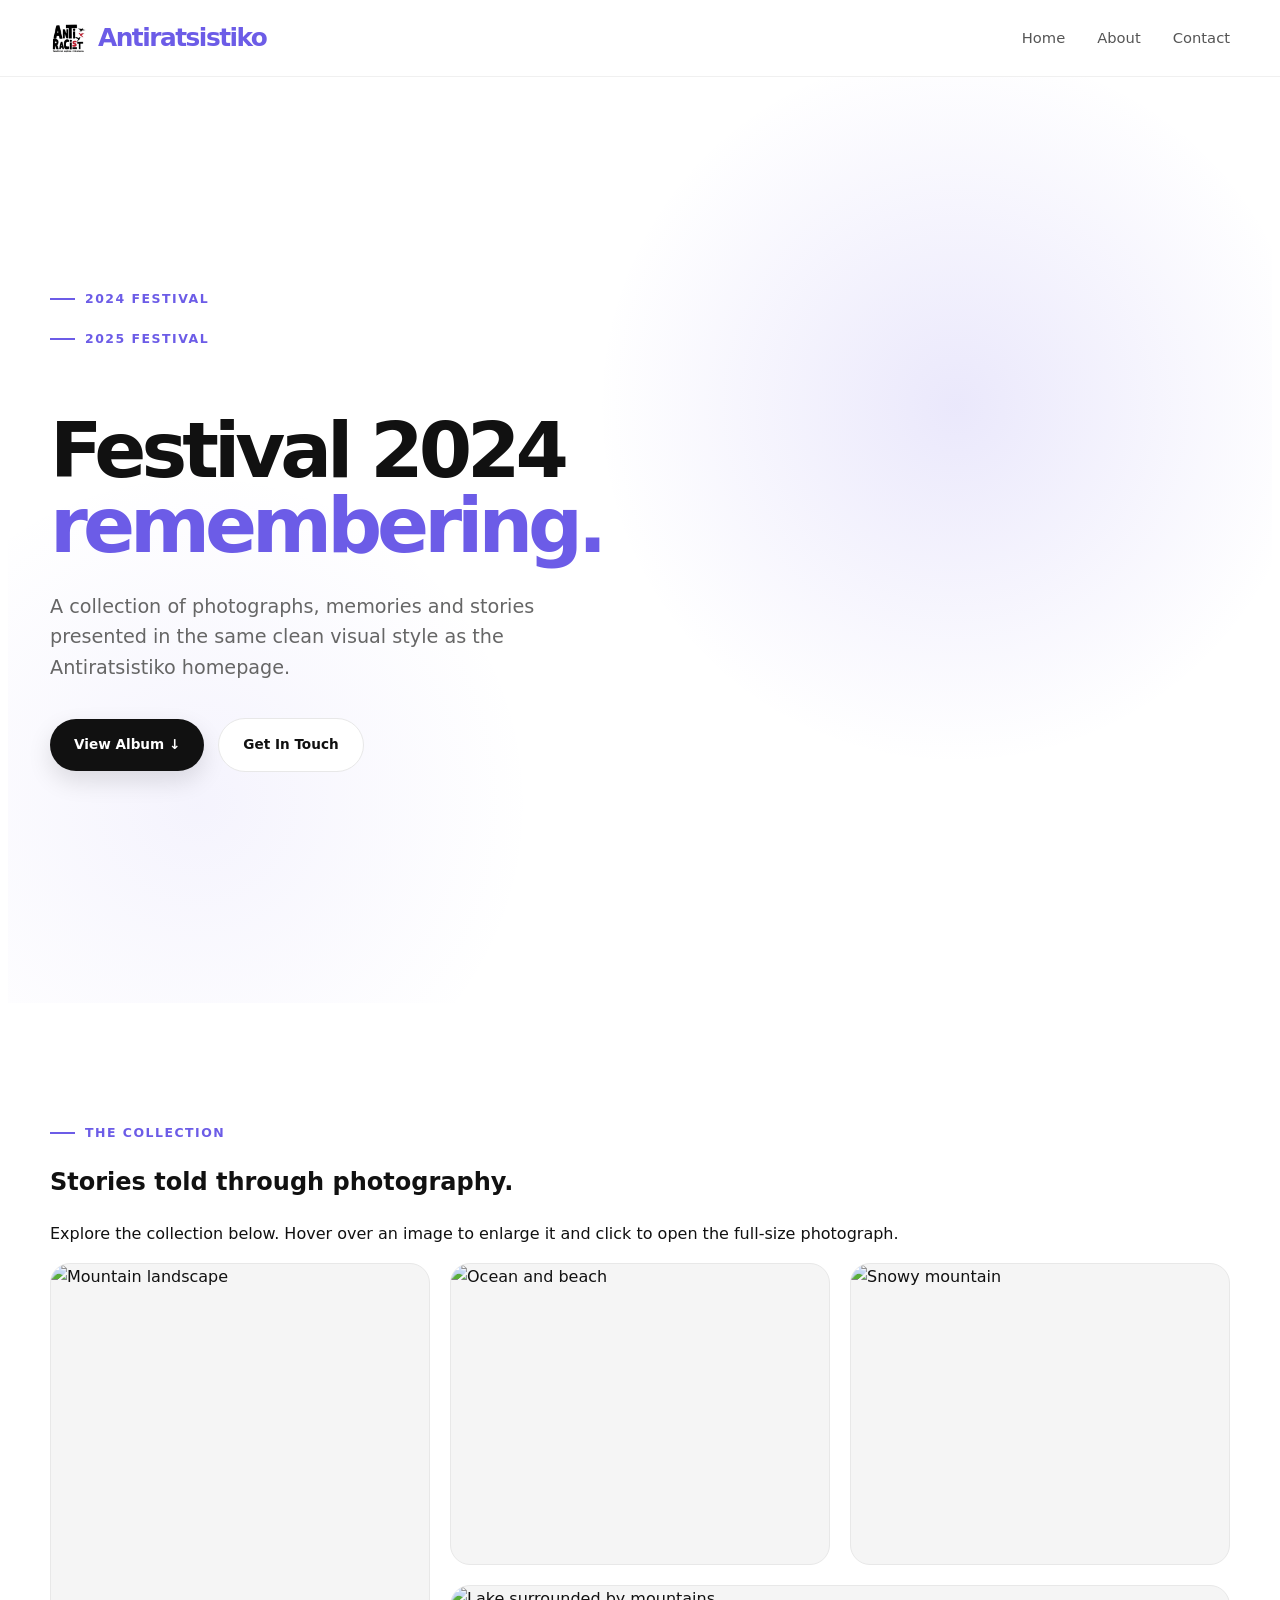
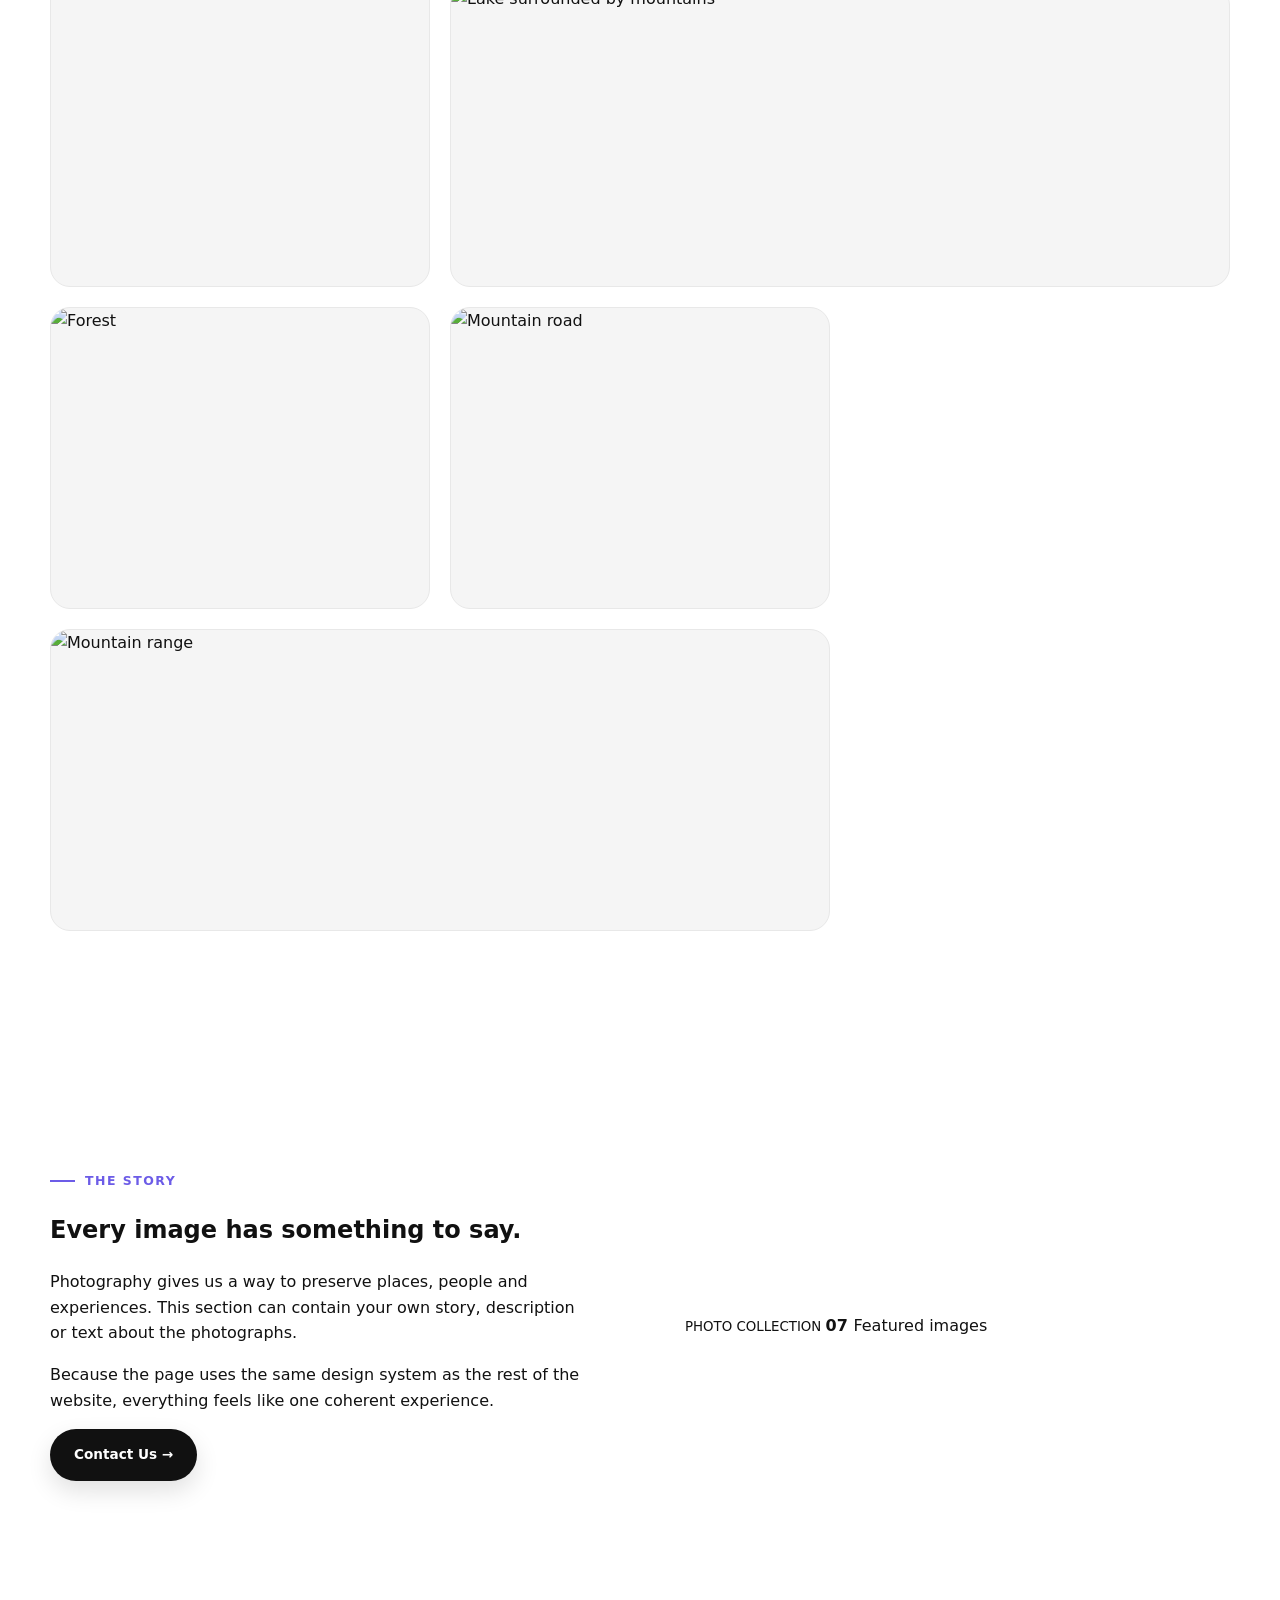
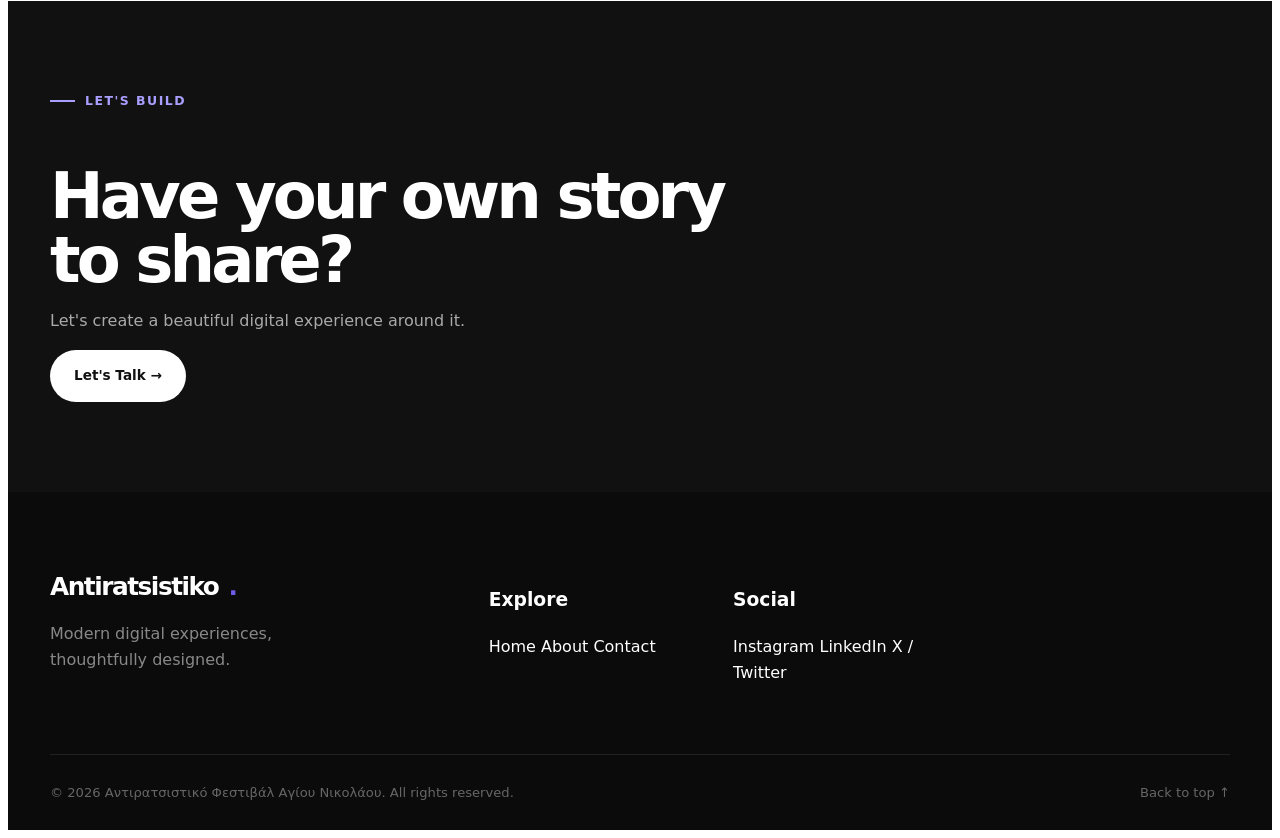
==== 2023.html @ 4c53a448 "fwregf" ====
<!DOCTYPE html>
<html lang="en">
<head>

    <meta charset="UTF-8">
    <meta name="viewport" content="width=device-width, initial-scale=1.0">

    <meta
        name="description"
        content="A modern responsive HTML5 website template."
    >

    <title>Antiratsistiko</title>

    <link
        rel="icon"
        type="image/png"
        href="assets/imgs/favicon.ico"
    >

    <link rel="stylesheet" href="style.css">
</head>


<body id="top">



<header class="site-header">

    <nav
        class="navbar container"
        aria-label="Main navigation"
    >

        <a href="#top" class="logo">
				<img src="assets/imgs/1.png" alt="logo">
                <span>Antiratsistiko</span>
            </a>


        <button
            class="menu-toggle"
            type="button"
            aria-label="Open navigation menu"
            aria-expanded="false"
            aria-controls="primary-navigation"
        >

            <span></span>
            <span></span>
            <span></span>

        </button>


        <div
            class="nav-menu"
            id="primary-navigation"
        >

            <a href="index.html">
                Home
            </a>

            <a href="about.html">
                About
            </a>



            

            <a href="contact.html">
                Contact
            </a>


        </div>

    </nav>

</header>



<main>

<section class="hero album-hero">

    <div class="hero-background"></div>

    <div class="container">

        <div class="hero-content">

            <div class="hero-text reveal">

                <div class="eyebrow">
                    <span></span>
                   <a href='2024.html'> 2024 Festival</a>
                </div>
                 <div class="eyebrow">
                    <span></span>
                    <a href='2025.html'> 2025 Festival</a>
                </div>

                <h1>
                    Festival 2024
                    <strong>remembering.</strong>
                </h1>

                <p>
                    A collection of photographs, memories
                    and stories presented in the same clean
                    visual style as the Antiratsistiko homepage.
                </p>

                <div class="hero-buttons">

                    <a
                        href="#album"
                        class="button button-primary"
                    >
                        View Album ↓
                    </a>

                    <a
                        href="contact.html"
                        class="button button-secondary"
                    >
                        Get In Touch
                    </a>

                </div>

            </div>

        </div>

    </div>

</section>



<section
    class="section surface"
    id="album"
>

    <div class="container">


        <div class="section-head reveal">

            <div class="eyebrow">

                <span></span>

                The Collection

            </div>


            <h2>

                Stories told through

                <strong>
                    photography.
                </strong>

            </h2>


            <p>

                Explore the collection below.
                Hover over an image to enlarge it
                and click to open the full-size
                photograph.

            </p>

        </div>



        <!-- =================================
             PHOTO GRID
        ================================== -->

        <div class="photo-grid">


            <!-- PHOTO 1 -->

            <figure
                class="photo photo-tall reveal"
                tabindex="0"
            >

                <img
                    src="https://images.unsplash.com/photo-1500534623283-312aade485b7?auto=format&fit=crop&w=1200&q=85"
                    alt="Mountain landscape"
                >

                <figcaption>
                    Mountain Landscape
                </figcaption>

            </figure>



            <!-- PHOTO 2 -->

            <figure
                class="photo reveal"
                tabindex="0"
            >

                <img
                    src="https://images.unsplash.com/photo-1507525428034-b723cf961d3e?auto=format&fit=crop&w=1000&q=85"
                    alt="Ocean and beach"
                >

                <figcaption>
                    Ocean
                </figcaption>

            </figure>



            <!-- PHOTO 3 -->

            <figure
                class="photo reveal"
                tabindex="0"
            >

                <img
                    src="https://images.unsplash.com/photo-1519681393784-d120267933ba?auto=format&fit=crop&w=1000&q=85"
                    alt="Snowy mountain"
                >

                <figcaption>
                    Winter
                </figcaption>

            </figure>



            <!-- PHOTO 4 -->

            <figure
                class="photo photo-wide reveal"
                tabindex="0"
            >

                <img
                    src="https://images.unsplash.com/photo-1470770841072-f978cf4d019e?auto=format&fit=crop&w=1400&q=85"
                    alt="Lake surrounded by mountains"
                >

                <figcaption>
                    The Lake
                </figcaption>

            </figure>



            <!-- PHOTO 5 -->

            <figure
                class="photo reveal"
                tabindex="0"
            >

                <img
                    src="https://images.unsplash.com/photo-1493246507139-91e8fad9978e?auto=format&fit=crop&w=1000&q=85"
                    alt="Forest"
                >

                <figcaption>
                    Forest
                </figcaption>

            </figure>



            <!-- PHOTO 6 -->

            <figure
                class="photo reveal"
                tabindex="0"
            >

                <img
                    src="https://images.unsplash.com/photo-1500534314209-a25ddb2bd429?auto=format&fit=crop&w=1000&q=85"
                    alt="Mountain road"
                >

                <figcaption>
                    Open Road
                </figcaption>

            </figure>



            <!-- PHOTO 7 -->

            <figure
                class="photo photo-wide reveal"
                tabindex="0"
            >

                <img
                    src="https://images.unsplash.com/photo-1464822759023-fed622ff2c3b?auto=format&fit=crop&w=1400&q=85"
                    alt="Mountain range"
                >

                <figcaption>
                    Mountain Range
                </figcaption>

            </figure>


        </div>

    </div>

</section>

<section class="section">

    <div class="container">

        <div class="about-grid">


            <div class="album-story reveal">

                <div class="eyebrow">

                    <span></span>

                    The Story

                </div>


                <h2>

                    Every image has

                    <strong>
                        something to say.
                    </strong>

                </h2>


                <p>

                    Photography gives us a way to
                    preserve places, people and
                    experiences. This section can
                    contain your own story, description
                    or text about the photographs.

                </p>


                <p>

                    Because the page uses the same
                    design system as the rest of the
                    website, everything feels like
                    one coherent experience.

                </p>


                <a
                    href="contact.html"
                    class="button button-primary"
                >
                    Contact Us →
                </a>

            </div>



            <div class="about-art reveal">

                <div class="orb"></div>

                <div class="orb-small"></div>


                <div class="floating-card">

                    <small>
                        PHOTO COLLECTION
                    </small>

                    <strong>
                        07
                    </strong>

                    <span>
                        Featured images
                    </span>

                </div>

            </div>


        </div>

    </div>

</section>



<div
    class="lightbox"
    id="lightbox"
    role="dialog"
    aria-modal="true"
    aria-label="Photo viewer"
>


    <button
        class="lightbox-close"
        type="button"
        aria-label="Close photo viewer"
    >
        &times;
    </button>


    <button
        class="lightbox-prev"
        type="button"
        aria-label="Previous photo"
    >
        &#8249;
    </button>


    <img
        class="lightbox-image"
        src=""
        alt=""
    >


    <button
        class="lightbox-next"
        type="button"
        aria-label="Next photo"
    >
        &#8250;
    </button>


    <div class="lightbox-caption"></div>

</div>




<section class="cta">

    <div class="container cta-grid reveal">

        <div>

            <div class="eyebrow">

                <span></span>

                Let's Build

            </div>


            <h2>

                Have your own story

                <br>

                to share?

            </h2>


            <p>

                Let's create a beautiful
                digital experience around it.

            </p>

        </div>


        <a
            href="contact.html"
            class="button button-light"
        >
            Let's Talk →
        </a>

    </div>

</section>


</main>



<footer class="site-footer">

    <div class="container footer-grid">


        <div class="footer-brand">

            <a
                class="logo"
                href="index.html"
            >
                Antiratsistiko<span>.</span>
            </a>


            <p>

                Modern digital experiences,
                thoughtfully designed.

            </p>

        </div>



        <div class="footer-col">

            <h3>
                Explore
            </h3>

            <a href="index.html">
                Home
            </a>

            <a href="about.html">
                About
            </a>



            <a href="contact.html">
                Contact
            </a>

        </div>



        <div class="footer-col">

            <h3>
                Social
            </h3>

            <a href="#">
                Instagram
            </a>

            <a href="#">
                LinkedIn
            </a>

            <a href="#">
                X / Twitter
            </a>

        </div>



        <div class="footer-col">

            <!-- <h3>
                Contact
            </h3>

            <a href="mailto:hello@example.com">
                hello@example.com
            </a>

            <a href="tel:+1234567890">
                +1 234 567 890
            </a> -->

        </div>


    </div>


    <div class="container footer-bottom">

        
            <p id="copyright"></p>
        


        <a href="#top">
            Back to top ↑
        </a>

    </div>

</footer>


<script src="script.js"></script>

</body>

</html>
---- style.css ----
*::before,
*::after {
    box-sizing: border-box;
    margin: 0;
    padding: 0;
}


.nav-button {
    display: inline-flex;
    align-items: center;
    justify-content: center;

    min-height: 36px;

    padding: 7px 14px;

    color: white;
    background: var(--primary);

    border: 0;
    border-radius: 100px;

    font-size: 0.78rem;
    font-weight: 600;

    white-space: nowrap;

    transition:
        transform var(--transition),
        background var(--transition);
}

.nav-button:hover {
    background: var(--accent);
    transform: translateY(-2px);
}


.button {
    min-height: 42px;

    padding: 0 18px;

    border-radius: 100px;

    font-size: 0.85rem;
    font-weight: 600;
}

.features {
    background: var(--surface);
}

.feature-grid {
    display: grid;
    grid-template-columns: repeat(3, minmax(0, 1fr));
    gap: 24px;
}

.feature-card {
    min-width: 0;
    padding: 30px;

    background: white;
    border: 1px solid var(--border);
    border-radius: var(--radius-md);

    transition:
        transform var(--transition),
        box-shadow var(--transition);
}

.feature-card:hover {
    transform: translateY(-6px);
    box-shadow: var(--shadow);
}

.feature-icon {
    width: 44px;
    height: 44px;

    display: flex;
    align-items: center;
    justify-content: center;

    margin-bottom: 20px;

    background: #f0edff;
    color: var(--accent);

    border-radius: 12px;

    font-size: 1.1rem;
}

.feature-card h3 {
    margin-bottom: 8px;
    font-size: 1.15rem;
}

.feature-card p {
    color: var(--secondary);
    font-size: 0.92rem;
}
.logo {
    display: inline-flex;
    align-items: center;
    gap: 10px;

    font-size: 1.55rem;
    font-weight: 800;
    letter-spacing: -0.06em;
}

.logo img {
    width: 38px;
    height: 38px;

    object-fit: contain;
    flex-shrink: 0;

    display: block;
}

.logo-text {
    display: inline-flex;
    align-items: center;
}

.logo-text > span {
    color: var(--accent);
}

.navbar-actions {
    display: flex;
    align-items: center;
    gap: 14px;
}


/* =========================================
   GET STARTED DROPDOWN
========================================= */

.get-started-wrapper {
    position: relative;
}

.get-started-toggle {
    border: 0;
    cursor: pointer;
    font-family: inherit;
    font-size: 0.92rem;
}

.get-started-toggle.active {
    background: var(--accent);
}



.get-started-options {
    position: absolute;
    top: calc(100% + 12px);
    right: 0;

    width: 230px;

    padding: 18px;

    background: white;

    border: 1px solid var(--border);
    border-radius: 18px;

    box-shadow:
        0 20px 50px rgba(0, 0, 0, 0.12);

    opacity: 0;
    visibility: hidden;

    transform:
        translateY(-10px)
        scale(0.97);

    transform-origin: top right;

    transition:
        opacity var(--transition),
        visibility var(--transition),
        transform var(--transition);

    z-index: 1100;
}



.get-started-options.active {
    opacity: 1;
    visibility: visible;

    transform:
        translateY(0)
        scale(1);
}


/* Title */

.options-title {
    margin-bottom: 12px;

    color: var(--primary);

    font-size: 0.85rem;
    font-weight: 700;
}


/* Radio option */

.radio-option {
    display: flex;
    align-items: center;

    gap: 10px;

    padding: 10px 8px;

    border-radius: 10px;

    cursor: pointer;

    color: var(--secondary);

    transition:
        background var(--transition),
        color var(--transition);
}

.radio-option:hover {
    background: var(--surface);
    color: var(--primary);
}

.radio-option input {
    width: 17px;
    height: 17px;

    accent-color: var(--accent);

    cursor: pointer;
}

.radio-option span {
    font-size: 0.9rem;
}
html {
    scroll-behavior: smooth;
    scroll-padding-top: 80px;
}

body {
    font-family:
        Inter,
        ui-sans-serif,
        system-ui,
        -apple-system,
        BlinkMacSystemFont,
        "Segoe UI",
        sans-serif;

    background: #ffffff;
    color: #111111;
    line-height: 1.6;
    overflow-x: hidden;
}

img {
    max-width: 100%;
    display: block;
}

a {
    color: inherit;
    text-decoration: none;
}

button {
    font: inherit;
}


:root {
    --primary: #111111;
    --secondary: #666666;
    --muted: #888888;

    --background: #ffffff;
    --surface: #f5f5f5;
    --border: #e8e8e8;

    --accent: #6c5ce7;
    --accent-dark: #5546d5;

    --container: 1180px;

    --radius-sm: 8px;
    --radius-md: 16px;
    --radius-lg: 28px;

    --shadow:
        0 20px 60px rgba(0, 0, 0, 0.08);

    --transition:
        0.3s cubic-bezier(0.4, 0, 0.2, 1);
}


.container {
    width: min(
        calc(100% - 40px),
        var(--container)
    );

    margin-inline: auto;
}


.site-header {
    position: fixed;
    top: 0;
    left: 0;
    width: 100%;
    z-index: 1000;

    background: rgba(255, 255, 255, 0.88);
    backdrop-filter: blur(16px);
    -webkit-backdrop-filter: blur(16px);

    border-bottom: 1px solid rgba(0, 0, 0, 0.06);
}

.navbar {
    height: 76px;

    display: flex;
    align-items: center;
    justify-content: space-between;
}

.logo {
    font-size: 1.55rem;
    font-weight: 800;
    letter-spacing: -0.06em;
}

.logo span {
    color: var(--accent);
}

.nav-menu {
    display: flex;
    align-items: center;
    gap: 32px;

    font-size: 0.92rem;
    font-weight: 500;
}

.nav-menu > a:not(.nav-button) {
    position: relative;
    color: #555;
    transition: color var(--transition);
}

.nav-menu > a:not(.nav-button)::after {
    content: "";

    position: absolute;
    left: 0;
    bottom: -7px;

    width: 0;
    height: 2px;

    background: var(--accent);

    transition: width var(--transition);
}

.nav-menu > a:not(.nav-button):hover {
    color: var(--primary);
}

.nav-menu > a:not(.nav-button):hover::after {
    width: 100%;
}

.nav-button {
    padding: 11px 19px;

    color: white;
    background: var(--primary);

    border-radius: 100px;

    transition:
        transform var(--transition),
        background var(--transition);
}

.nav-button:hover {
    background: var(--accent);
    transform: translateY(-2px);
}


.menu-toggle {
    display: none;

    width: 44px;
    height: 44px;

    border: 0;
    background: transparent;

    cursor: pointer;

    flex-direction: column;
    align-items: center;
    justify-content: center;
    gap: 5px;
}

.menu-toggle span {
    display: block;

    width: 22px;
    height: 2px;

    background: var(--primary);
    border-radius: 10px;

    transition:
        transform var(--transition),
        opacity var(--transition);
}

.menu-toggle.active span:nth-child(1) {
    transform: translateY(7px) rotate(45deg);
}

.menu-toggle.active span:nth-child(2) {
    opacity: 0;
}

.menu-toggle.active span:nth-child(3) {
    transform: translateY(-7px) rotate(-45deg);
}


.hero {
    min-height: 100vh;

    display: flex;
    align-items: center;

    position: relative;
    overflow: hidden;

    padding: 140px 0 90px;
}

.hero-background {
    position: absolute;
    inset: 0;

    background:
        radial-gradient(
            circle at 75% 40%,
            rgba(108, 92, 231, 0.14),
            transparent 32%
        ),
        radial-gradient(
            circle at 15% 80%,
            rgba(108, 92, 231, 0.07),
            transparent 25%
        );

    pointer-events: none;
}

.hero-content {
    position: relative;
    z-index: 1;

    display: grid;
    grid-template-columns: 1.05fr 0.95fr;
    align-items: center;

    gap: 70px;
}

.eyebrow {
    display: flex;
    align-items: center;
    gap: 10px;

    margin-bottom: 20px;

    color: var(--accent);

    font-size: 0.78rem;
    font-weight: 700;
    letter-spacing: 0.12em;
    text-transform: uppercase;
}

.eyebrow span {
    width: 25px;
    height: 2px;

    background: currentColor;
}

.hero h1 {
    max-width: 700px;

    font-size: clamp(
        3rem,
        6vw,
        5.6rem
    );

    line-height: 0.98;
    letter-spacing: -0.065em;

    margin-bottom: 28px;
}

.hero h1 strong {
    display: block;
    color: var(--accent);
}

.hero-text > p {
    max-width: 600px;

    color: var(--secondary);

    font-size: clamp(
        1rem,
        2vw,
        1.2rem
    );

    margin-bottom: 34px;
}

.hero-buttons {
    display: flex;
    align-items: center;
    flex-wrap: wrap;

    gap: 14px;
}

.button {
    display: inline-flex;
    align-items: center;
    justify-content: center;
    gap: 12px;

    min-height: 52px;

    padding: 0 24px;

    border-radius: 100px;

    font-weight: 650;

    transition:
        transform var(--transition),
        background var(--transition),
        box-shadow var(--transition);
}

.button:hover {
    transform: translateY(-3px);
}

.button-primary {
    color: white;
    background: var(--primary);

    box-shadow:
        0 10px 25px rgba(0, 0, 0, 0.12);
}

.button-primary:hover {
    background: var(--accent);
}

.button-secondary {
    border: 1px solid var(--border);
    background: white;
}

.button-secondary:hover {
    border-color: #ccc;
    box-shadow: var(--shadow);
}

.hero-note {
    display: flex;
    align-items: center;
    gap: 8px;

    margin-top: 20px;

    color: var(--muted);
    font-size: 0.82rem;
}

.check {
    width: 20px;
    height: 20px;

    display: inline-flex;
    align-items: center;
    justify-content: center;

    border-radius: 50%;

    background: #eee;
    color: var(--accent);

    font-size: 0.7rem;
}

.hero-visual {
    display: flex;
    justify-content: center;

    perspective: 1000px;
}

.visual-card {
    width: min(100%, 500px);

    padding: 10px;

    background: white;

    border: 1px solid var(--border);
    border-radius: var(--radius-lg);

    box-shadow:
        0 35px 100px rgba(0, 0, 0, 0.12);

    transform:
        rotateY(-7deg)
        rotateX(3deg);

    animation: float 6s ease-in-out infinite;
}

.visual-header {
    height: 38px;

    display: flex;
    align-items: center;

    padding: 0 12px;

    border-bottom: 1px solid var(--border);
}

.window-controls {
    display: flex;
    gap: 6px;
}

.window-controls span {
    width: 8px;
    height: 8px;

    border-radius: 50%;

    background: #ddd;
}

.visual-body {
    min-height: 340px;

    padding: 40px 35px;

    background:
        linear-gradient(
            135deg,
            #fafafa,
            #f1f1f1
        );

    border-radius: 0 0 18px 18px;
}

.visual-line {
    width: 70%;
    height: 13px;

    margin-bottom: 12px;

    background: #ddd;
    border-radius: 100px;
}

.visual-line.large {
    width: 90%;
    height: 30px;
}

.visual-line.short {
    width: 45%;
}

.visual-grid {
    display: grid;
    grid-template-columns: repeat(3, 1fr);

    gap: 12px;

    margin-top: 45px;
}

.visual-grid div {
    height: 100px;

    background: white;
    border-radius: 12px;

    box-shadow:
        0 10px 25px rgba(0, 0, 0, 0.04);
}

.visual-footer {
    width: 50%;
    height: 10px;

    margin-top: 25px;

    background: #ddd;
    border-radius: 100px;
}

@keyframes float {
    0%,
    100% {
        transform:
            rotateY(-7deg)
            rotateX(3deg)
            translateY(0);
    }

    50% {
        transform:
            rotateY(-7deg)
            rotateX(3deg)
            translateY(-12px);
    }
}


.section {
    padding: 120px 0;
}

.section-heading {
    max-width: 680px;
    margin-bottom: 60px;
}

.section-heading h2,
.about-content h2 {
    font-size: clamp(
        2.2rem,
        4vw,
        3.8rem
    );

    line-height: 1.05;
    letter-spacing: -0.055em;

    margin-bottom: 20px;
}

.section-heading h2 strong,
.about-content h2 strong {
    color: var(--accent);
}

.section-heading p {
    color: var(--secondary);
    font-size: 1.05rem;
}



.features {
    background: var(--surface);
}

.feature-grid {
    display: grid;
    grid-template-columns: repeat(3, 1fr);
    gap: 22px;
}

.feature-card {
    padding: 38px;

    background: white;
    border: 1px solid var(--border);
    border-radius: var(--radius-md);

    transition:
        transform var(--transition),
        box-shadow var(--transition);
}

.feature-card:hover {
    transform: translateY(-8px);
    box-shadow: var(--shadow);
}

.feature-icon {
    width: 52px;
    height: 52px;

    display: flex;
    align-items: center;
    justify-content: center;

    margin-bottom: 25px;

    background: #f0edff;
    color: var(--accent);

    border-radius: 14px;

    font-size: 1.3rem;
}

.feature-card h3 {
    margin-bottom: 10px;

    font-size: 1.25rem;
}

.feature-card p {
    color: var(--secondary);
}



.about-grid {
    display: grid;
    grid-template-columns: 1fr 1fr;
    align-items: center;

    gap: 90px;
}

.about-visual {
    min-height: 500px;

    position: relative;

    display: flex;
    align-items: center;
    justify-content: center;

    background:
        radial-gradient(
            circle,
            #f1efff,
            transparent 65%
        );

    border-radius: var(--radius-lg);
}

.about-shape {
    position: absolute;

    border-radius: 50%;
}

.shape-one {
    width: 270px;
    height: 270px;

    background: var(--accent);

    opacity: 0.9;
}

.shape-two {
    width: 190px;
    height: 190px;

    border: 35px solid white;

    transform: translate(90px, 100px);
}

.about-card {
    position: relative;
    z-index: 2;

    width: 230px;

    padding: 30px;

    background: rgba(255, 255, 255, 0.92);

    border: 1px solid rgba(255, 255, 255, 0.8);

    border-radius: 20px;

    box-shadow: var(--shadow);

    backdrop-filter: blur(10px);
}

.about-card span {
    display: block;

    margin-bottom: 50px;

    color: var(--accent);

    font-size: 0.8rem;
    font-weight: 700;
}

.about-card strong {
    display: block;

    font-size: 2rem;
    letter-spacing: -0.05em;
}

.about-card p {
    color: var(--secondary);
}

.about-content > p {
    max-width: 550px;

    margin-bottom: 28px;

    color: var(--secondary);

    font-size: 1.05rem;
}

.check-list {
    list-style: none;

    display: grid;
    gap: 13px;

    margin-bottom: 32px;
}

.check-list li {
    display: flex;
    align-items: center;
    gap: 12px;

    font-weight: 550;
}

.check-list li::before {
    content: "✓";

    width: 23px;
    height: 23px;

    display: flex;
    align-items: center;
    justify-content: center;

    flex-shrink: 0;

    background: #f0edff;
    color: var(--accent);

    border-radius: 50%;

    font-size: 0.7rem;
}

.text-link {
    display: inline-flex;
    align-items: center;
    gap: 10px;

    color: var(--accent);

    font-weight: 700;
}

.text-link span {
    transition: transform var(--transition);
}

.text-link:hover span {
    transform: translateX(5px);
}



.cta {
    padding: 90px 0;

    background: var(--primary);
    color: white;
}

.cta-content {
    display: flex;
    align-items: center;
    justify-content: space-between;

    gap: 50px;
}

.cta .eyebrow {
    color: #a99fff;
}

.cta h2 {
    max-width: 700px;

    font-size: clamp(
        2.3rem,
        5vw,
        4.5rem
    );

    line-height: 1;
    letter-spacing: -0.06em;

    margin-bottom: 16px;
}

.cta p {
    color: #aaa;
}

.button-light {
    flex-shrink: 0;

    background: white;
    color: var(--primary);
}

.button-light:hover {
    background: var(--accent);
    color: white;
}



.site-footer {
    padding-top: 75px;

    background: #0b0b0b;
    color: white;
}

.footer-grid {
    display: grid;
    grid-template-columns: 2fr 1fr 1fr 1.3fr;

    gap: 50px;

    padding-bottom: 65px;
}

.footer-brand p {
    max-width: 260px;

    margin-top: 15px;

    color: #888;
}

.footer-column {
    display: flex;
    flex-direction: column;
    align-items: flex-start;

    gap: 10px;
}

.footer-column h3 {
    margin-bottom: 10px;

    color: white;

    font-size: 0.85rem;
}

.footer-column a {
    color: #888;

    font-size: 0.9rem;

    transition: color var(--transition);
}

.footer-column a:hover {
    color: white;
}

.footer-bottom {
    min-height: 75px;

    display: flex;
    align-items: center;
    justify-content: space-between;

    border-top: 1px solid #222;

    color: #666;

    font-size: 0.82rem;
}

.back-to-top {
    transition: color var(--transition);
}

.back-to-top:hover {
    color: white;
}



.reveal {
    opacity: 0;

    transform: translateY(30px);

    transition:
        opacity 0.8s ease,
        transform 0.8s ease;
}

.reveal.visible {
    opacity: 1;
    transform: translateY(0);
}


/* =========================================
   TABLET
========================================= */

@media (max-width: 900px) {

    .hero-content {
        grid-template-columns: 1fr;
        gap: 60px;
    }

    .hero-text {
        max-width: 750px;
    }

    .hero-visual {
        justify-content: center;
    }

    .visual-card {
        width: min(100%, 600px);
    }


    /* Features */

    .feature-grid {
        grid-template-columns: repeat(2, minmax(0, 1fr));
    }


    /* About */

    .about-grid {
        grid-template-columns: 1fr;
        gap: 60px;
    }

    .about-visual {
        min-height: 400px;
    }


    /* CTA */

    .cta-content {
        align-items: flex-start;
        flex-direction: column;
    }


    /* Footer */

    .footer-grid {
        grid-template-columns:
            repeat(2, minmax(0, 1fr));

        gap: 40px;
    }

    .footer-brand {
        grid-column: 1 / -1;
    }
}



/* =========================================
   MOBILE
========================================= */

@media (max-width: 700px) {

    .container {
        width: min(
            calc(100% - 30px),
            var(--container)
        );
    }


    /* =====================================
       NAVBAR
    ===================================== */

    .navbar {
        height: 68px;
    }

    .navbar-actions {
        gap: 7px;
    }


    /* Logo */

    .logo {
        gap: 8px;
        font-size: 1.25rem;
        min-width: 0;
    }

    .logo img {
        width: 32px;
        height: 32px;
    }


    /* Get Started */

    .get-started-wrapper {
        position: static;
    }

    .get-started-toggle {
        padding: 8px 12px;
        min-height: 34px;

        font-size: 0.75rem;
    }


    /* Radio options */

    .get-started-options {
        position: fixed;

        top: 78px;
        left: 15px;
        right: 15px;

        width: auto;

        padding: 16px;

        transform:
            translateY(-10px)
            scale(0.98);

        transform-origin: top center;
    }

    .get-started-options.active {
        transform:
            translateY(0)
            scale(1);
    }


    /* =====================================
       HAMBURGER
    ===================================== */

    .menu-toggle {
        display: flex;

        width: 38px;
        height: 38px;
    }


    /* =====================================
       MOBILE NAVIGATION
    ===================================== */

    .nav-menu {
        position: absolute;

        top: calc(100% + 8px);
        left: 15px;
        right: 15px;

        padding: 15px;

        display: flex;
        flex-direction: column;
        align-items: stretch;

        gap: 3px;

        background: white;

        border: 1px solid var(--border);
        border-radius: 18px;

        box-shadow:
            0 20px 50px rgba(0, 0, 0, 0.12);

        opacity: 0;
        visibility: hidden;

        transform: translateY(-10px);

        transition:
            opacity var(--transition),
            visibility var(--transition),
            transform var(--transition);
    }

    .nav-menu.active {
        opacity: 1;
        visibility: visible;
        transform: translateY(0);
    }

    .nav-menu > a:not(.nav-button) {
        padding: 11px 10px;
    }

    .nav-menu > a:not(.nav-button)::after {
        display: none;
    }


    /* =====================================
       HERO
    ===================================== */

    .hero {
        padding-top: 115px;
        padding-bottom: 70px;
    }

    .hero h1 {
        font-size: clamp(
            2.6rem,
            12vw,
            4rem
        );
    }

    .hero-buttons {
        flex-direction: column;
        align-items: stretch;
    }

    .button {
        width: auto;
        min-height: 40px;
        padding: 0 16px;
    }


    /* =====================================
       VISUAL
    ===================================== */

    .hero-visual {
        justify-content: center;
    }

    .visual-card {
        transform: none;
    }

    @keyframes float {

        0%,
        100% {
            transform: translateY(0);
        }

        50% {
            transform: translateY(-8px);
        }
    }

    .visual-body {
        min-height: 280px;
        padding: 30px 20px;
    }

    .visual-grid div {
        height: 70px;
    }


    /* =====================================
       SECTIONS
    ===================================== */

    .section {
        padding: 80px 0;
    }

    .section-heading {
        margin-bottom: 40px;
    }
/* =========================================
   PHOTO ALBUM
========================================= */

.album-intro {
    max-width: 780px;
    margin-bottom: 55px;
}

.album-intro p {
    color: var(--secondary);
    font-size: 1.08rem;
    margin-top: 18px;
}


/* PHOTO GRID */

.photo-grid {
    display: grid;
    grid-template-columns: repeat(3, 1fr);
    gap: 18px;
}


/* PHOTO */

.photo {
    position: relative;
    overflow: hidden;

    min-height: 280px;

    margin: 0;

    border-radius: 20px;

    background: #eee;

    border: 1px solid var(--border);

    cursor: zoom-in;

    isolation: isolate;

    transition:
        transform .35s ease,
        box-shadow .35s ease;
}


/* TALL IMAGE */

.photo-tall {
    grid-row: span 2;
    min-height: 578px;
}


/* WIDE IMAGE */

.photo-wide {
    grid-column: span 2;
}


/* IMAGE */

.photo img {
    display: block;

    width: 100%;
    height: 100%;

    min-height: inherit;

    object-fit: cover;

    transition:
        transform .65s cubic-bezier(.2,.7,.2,1),
        filter .45s ease;
}


/* DARK OVERLAY */

.photo::before {
    content: "";

    position: absolute;

    inset: 0;

    z-index: 1;

    background:
        linear-gradient(
            to top,
            rgba(0,0,0,.55),
            transparent 45%
        );

    opacity: 0;

    transition: opacity .35s ease;
}


/* HOVER */

.photo:hover {
    transform: translateY(-5px);

    box-shadow:
        0 25px 60px rgba(0,0,0,.15);
}

.photo:hover img {
    transform: scale(1.10);
}

.photo:hover::before {
    opacity: 1;
}


/* CAPTION */

.photo figcaption {
    position: absolute;

    left: 20px;
    bottom: 18px;

    z-index: 2;

    color: white;

    font-size: .85rem;

    font-weight: 700;

    opacity: 0;

    transform: translateY(10px);

    transition:
        opacity .35s ease,
        transform .35s ease;
}

.photo:hover figcaption {
    opacity: 1;

    transform: translateY(0);
}


/* KEYBOARD FOCUS */

.photo:focus-visible {
    outline: 3px solid var(--accent);

    outline-offset: 4px;
}


/* =========================================
   LIGHTBOX
========================================= */

.lightbox {
    position: fixed;

    inset: 0;

    z-index: 2000;

    display: flex;

    align-items: center;
    justify-content: center;

    padding: 30px;

    background:
        rgba(8,8,10,.90);

    backdrop-filter: blur(14px);

    opacity: 0;

    visibility: hidden;

    pointer-events: none;

    transition:
        opacity .3s ease,
        visibility .3s ease;
}


/* OPEN */

.lightbox.open {
    opacity: 1;

    visibility: visible;

    pointer-events: auto;
}


/* LARGE IMAGE */

.lightbox-image {
    display: block;

    max-width: min(1100px, 88vw);

    max-height: 82vh;

    object-fit: contain;

    border-radius: 12px;

    box-shadow:
        0 30px 100px rgba(0,0,0,.45);

    transform: scale(.94);

    transition:
        transform .35s ease;
}

.lightbox.open .lightbox-image {
    transform: scale(1);
}


/* BUTTONS */

.lightbox-close,
.lightbox-prev,
.lightbox-next {
    position: absolute;

    z-index: 3;

    display: grid;

    place-items: center;

    color: #fff;

    background:
        rgba(255,255,255,.12);

    border:
        1px solid rgba(255,255,255,.18);

    cursor: pointer;

    backdrop-filter: blur(10px);

    transition:
        background .3s ease,
        transform .3s ease;
}


/* CLOSE */

.lightbox-close {
    top: 22px;
    right: 22px;

    width: 48px;
    height: 48px;

    border-radius: 50%;

    font-size: 1.5rem;
}


/* PREVIOUS/NEXT */

.lightbox-prev,
.lightbox-next {
    top: 50%;

    width: 54px;
    height: 54px;

    border-radius: 50%;

    font-size: 1.7rem;

    transform:
        translateY(-50%);
}

.lightbox-prev {
    left: 25px;
}

.lightbox-next {
    right: 25px;
}


/* BUTTON HOVER */

.lightbox-close:hover,
.lightbox-prev:hover,
.lightbox-next:hover {
    background: var(--accent);
}

.lightbox-prev:hover,
.lightbox-next:hover {
    transform:
        translateY(-50%)
        scale(1.08);
}


/* CAPTION */

.lightbox-caption {
    position: absolute;

    left: 50%;
    bottom: 24px;

    transform: translateX(-50%);

    max-width: 80%;

    color: #fff;

    text-align: center;

    font-size: .9rem;

    font-weight: 600;
}


/* STOP PAGE SCROLLING */

body.lightbox-open {
    overflow: hidden;
}


/* =========================================
   TABLET
========================================= */

@media (max-width: 950px) {

    .photo-grid {
        grid-template-columns:
            repeat(2, 1fr);
    }

    .photo-tall {
        min-height: 500px;
    }

}


/* =========================================
   MOBILE
========================================= */

@media (max-width: 700px) {

    .photo-grid {
        grid-template-columns: 1fr;

        gap: 14px;
    }


    .photo,
    .photo-tall,
    .photo-wide {

        grid-column: auto;

        grid-row: auto;

        min-height: 280px;
    }


    /* Keep a subtle zoom on touch/mobile */

    .photo:active img {
        transform: scale(1.04);
    }


    .photo figcaption {
        opacity: 1;

        transform: none;
    }


    .photo::before {
        opacity: .45;
    }


    /* LIGHTBOX */

    .lightbox {
        padding: 15px;
    }


    .lightbox-image {
        max-width: 94vw;

        max-height: 76vh;
    }


    .lightbox-prev,
    .lightbox-next {

        top: auto;

        bottom: 18px;

        width: 46px;

        height: 46px;
    }


    .lightbox-prev {
        left: 18px;
    }


    .lightbox-next {
        right: 18px;
    }


    .lightbox-caption {

        bottom: 74px;

        max-width: 60%;

        font-size: .8rem;
    }


    .album-copy {
        padding: 28px;

        margin-top: 50px;
    }

}
/* =========================================
   ALBUM - HOMEPAGE STYLE HERO
========================================= */

.album-hero {
    min-height: 78vh;
    padding-top: 145px;
    padding-bottom: 90px;
}

.album-story {
    max-width: 620px;
}

.album-story h2 {
    font-size: clamp(2.3rem, 4vw, 4rem);
    line-height: 1.04;
    letter-spacing: -.055em;
    margin-bottom: 20px;
}

.album-story p {
    color: var(--secondary);
    font-size: 1.05rem;
    margin-bottom: 18px;
}

.album-story .button {
    margin-top: 15px;
}
@media (prefers-reduced-motion: reduce) {

    .photo,
    .photo img,
    .photo figcaption,
    .lightbox,
    .lightbox-image {
        transition: none;
    }

}

    .feature-grid {
        grid-template-columns: 1fr;
        gap: 16px;
    }

    .feature-card {
        padding: 25px;
    }


    .about-visual {
        min-height: 330px;
    }

    .shape-one {
        width: 200px;
        height: 200px;
    }

    .shape-two {
        width: 140px;
        height: 140px;

        border-width: 25px;

        transform:
            translate(70px, 70px);
    }

    .about-card {
        width: 200px;
    }



    .cta {
        padding: 70px 0;
    }

    .cta-content {
        gap: 30px;
    }

    .cta .button-light {
        width: auto;
    }



    .site-footer {
        padding-top: 55px;
    }

    .footer-grid {
        grid-template-columns: 1fr 1fr;

        gap: 35px 25px;

        padding-bottom: 45px;
    }

    .footer-brand {
        grid-column: 1 / -1;
    }

    .footer-brand p {
        max-width: 300px;
    }

    .footer-column {
        gap: 8px;
    }

    .footer-column h3 {
        margin-bottom: 6px;
    }

    .footer-column a {
        font-size: 0.82rem;
    }


    .footer-bottom {
        min-height: auto;

        padding: 22px 0;

        flex-direction: column;

        align-items: flex-start;

        gap: 10px;
    }
}



@media (max-width: 420px) {

    .navbar {
        height: 64px;
    }

    .logo {
        gap: 6px;
        font-size: 1.05rem;
    }

    .logo img {
        width: 28px;
        height: 28px;
    }

    .get-started-toggle {
        padding: 7px 10px;
        font-size: 0.7rem;
    }

    .menu-toggle {
        width: 34px;
        height: 34px;
    }


    .hero h1 {
        font-size: 2.5rem;
    }


    .visual-body {
        min-height: 240px;
    }


    .about-visual {
        min-height: 280px;
    }


    /* Footer becomes one column */

    .footer-grid {
        grid-template-columns: 1fr;
        gap: 30px;
    }

    .footer-brand {
        grid-column: auto;
    }

    .footer-bottom {
        align-items: flex-start;
    }
}



@media (prefers-reduced-motion: reduce) {

    html {
        scroll-behavior: auto;
    }

    *,
    *::before,
    *::after {
        animation-duration: 0.01ms !important;
        animation-iteration-count: 1 !important;
        transition-duration: 0.01ms !important;
    }

    .reveal {
        opacity: 1;
        transform: none;
    }
}

/* =========================================
   ALBUM PAGE FIX
========================================= */

.album-hero {
    min-height: 85vh;
}


/* Make sure album hero content is visible */

.album-hero .hero-content {
    position: relative;
    z-index: 2;
}


/* Album section */

#album {
    position: relative;
    z-index: 2;
}


/* Album intro */

.album-intro {
    max-width: 700px;
    margin-bottom: 55px;
}


/* PHOTO GRID */

.photo-grid {
    display: grid;
    grid-template-columns: repeat(3, minmax(0, 1fr));
    gap: 20px;
}


/* PHOTO */

.photo {
    position: relative;
    overflow: hidden;

    min-height: 300px;

    margin: 0;

    background: #f5f5f5;

    border-radius: 20px;

    border: 1px solid var(--border);

    cursor: zoom-in;

    transition:
        transform .35s ease,
        box-shadow .35s ease;
}


/* TALL */

.photo-tall {
    grid-row: span 2;
    min-height: 620px;
}


/* WIDE */

.photo-wide {
    grid-column: span 2;
}


/* IMAGE */

.photo img {
    width: 100%;
    height: 100%;

    min-height: inherit;

    object-fit: cover;

    display: block;

    transition:
        transform .6s cubic-bezier(.2,.7,.2,1);
}


/* HOVER */

.photo:hover {
    transform: translateY(-6px);

    box-shadow:
        0 25px 60px rgba(0,0,0,.12);
}


.photo:hover img {
    transform: scale(1.08);
}


/* DARK GRADIENT */

.photo::before {
    content: "";

    position: absolute;

    inset: 0;

    z-index: 1;

    background:
        linear-gradient(
            to top,
            rgba(0,0,0,.55),
            transparent 50%
        );

    opacity: 0;

    transition: opacity .35s ease;
}


.photo:hover::before {
    opacity: 1;
}


/* CAPTION */

.photo figcaption {
    position: absolute;

    left: 20px;
    bottom: 18px;

    z-index: 2;

    color: white;

    font-size: .85rem;

    font-weight: 600;

    opacity: 0;

    transform: translateY(10px);

    transition:
        opacity .3s ease,
        transform .3s ease;
}


.photo:hover figcaption {
    opacity: 1;

    transform: translateY(0);
}


/* =========================================
   LIGHTBOX
========================================= */

.lightbox {
    position: fixed;

    inset: 0;

    z-index: 9999;

    display: flex;

    align-items: center;
    justify-content: center;

    padding: 30px;

    background: rgba(0,0,0,.90);

    backdrop-filter: blur(15px);

    opacity: 0;

    visibility: hidden;

    pointer-events: none;

    transition:
        opacity .3s ease,
        visibility .3s ease;
}


.lightbox.open {
    opacity: 1;

    visibility: visible;

    pointer-events: auto;
}


.lightbox-image {
    max-width: 90vw;

    max-height: 82vh;

    width: auto;
    height: auto;

    object-fit: contain;

    border-radius: 12px;

    box-shadow:
        0 30px 100px rgba(0,0,0,.4);
}


/* CLOSE */

.lightbox-close {

    position: absolute;

    top: 25px;
    right: 25px;

    width: 48px;
    height: 48px;

    border: 0;

    border-radius: 50%;

    background: rgba(255,255,255,.15);

    color: white;

    font-size: 28px;

    cursor: pointer;

    z-index: 10;
}


/* PREVIOUS / NEXT */

.lightbox-prev,
.lightbox-next {

    position: absolute;

    top: 50%;

    transform: translateY(-50%);

    width: 55px;
    height: 55px;

    border: 0;

    border-radius: 50%;

    background: rgba(255,255,255,.15);

    color: white;

    font-size: 35px;

    cursor: pointer;

    z-index: 10;
}


.lightbox-prev {
    left: 25px;
}


.lightbox-next {
    right: 25px;
}


.lightbox-close:hover,
.lightbox-prev:hover,
.lightbox-next:hover {
    background: var(--accent);
}


/* CAPTION */

.lightbox-caption {

    position: absolute;

    bottom: 25px;

    left: 50%;

    transform: translateX(-50%);

    color: white;

    font-size: .9rem;

    text-align: center;
}


/* =========================================
   TABLET
========================================= */

@media (max-width: 950px) {

    .photo-grid {
        grid-template-columns: repeat(2, minmax(0, 1fr));
    }

    .photo-tall {
        min-height: 500px;
    }

}


/* =========================================
   MOBILE
========================================= */

@media (max-width: 700px) {

    .album-hero {
        min-height: 80vh;

        padding-top: 120px;
    }


    .photo-grid {
        grid-template-columns: 1fr;

        gap: 15px;
    }


    .photo,
    .photo-tall,
    .photo-wide {

        grid-column: auto;

        grid-row: auto;

        min-height: 300px;
    }


    .photo figcaption {

        opacity: 1;

        transform: none;
    }


    .photo::before {
        opacity: .35;
    }


    .lightbox {
        padding: 15px;
    }


    .lightbox-image {
        max-width: 94vw;

        max-height: 75vh;
    }


    .lightbox-prev,
    .lightbox-next {

        top: auto;

        bottom: 20px;

        transform: none;

        width: 45px;

        height: 45px;
    }


    .lightbox-prev {
        left: 20px;
    }


    .lightbox-next {
        right: 20px;
    }


    .lightbox-caption {
        bottom: 75px;

        max-width: 60%;
    }

}
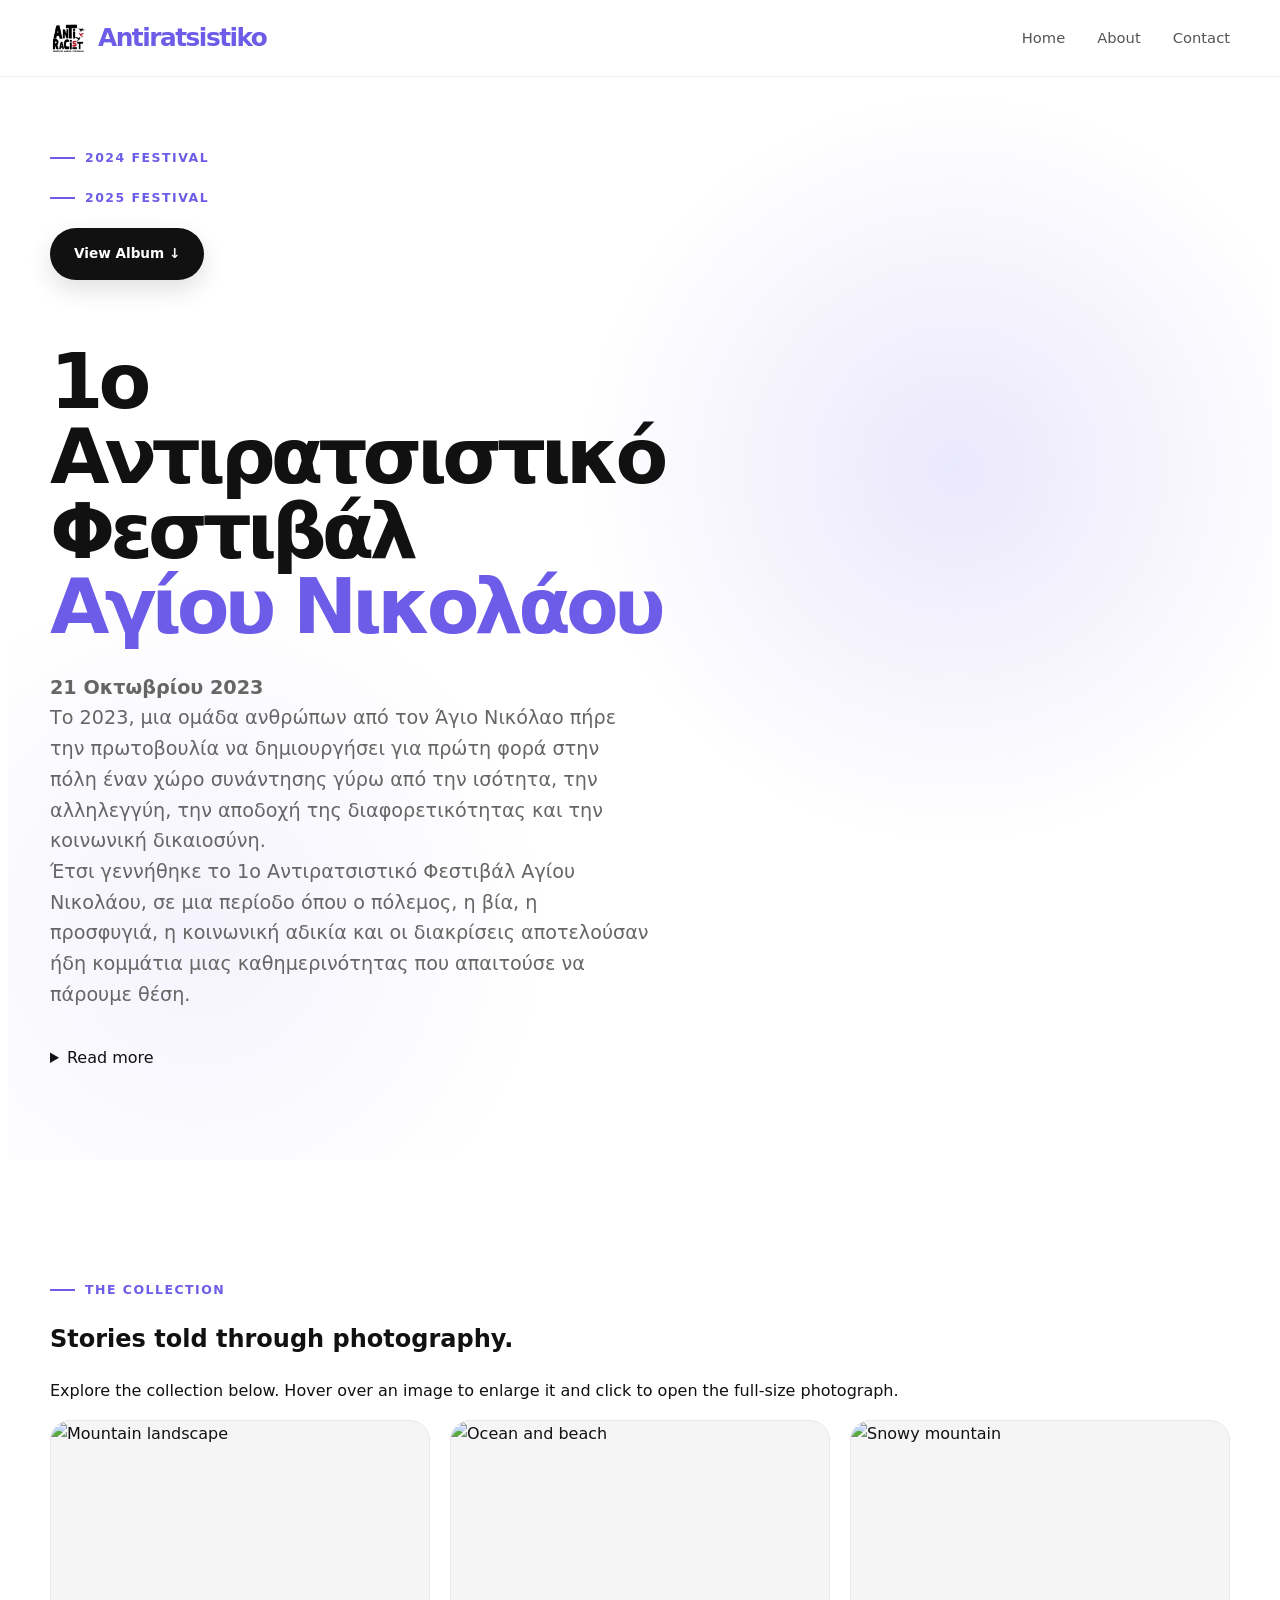
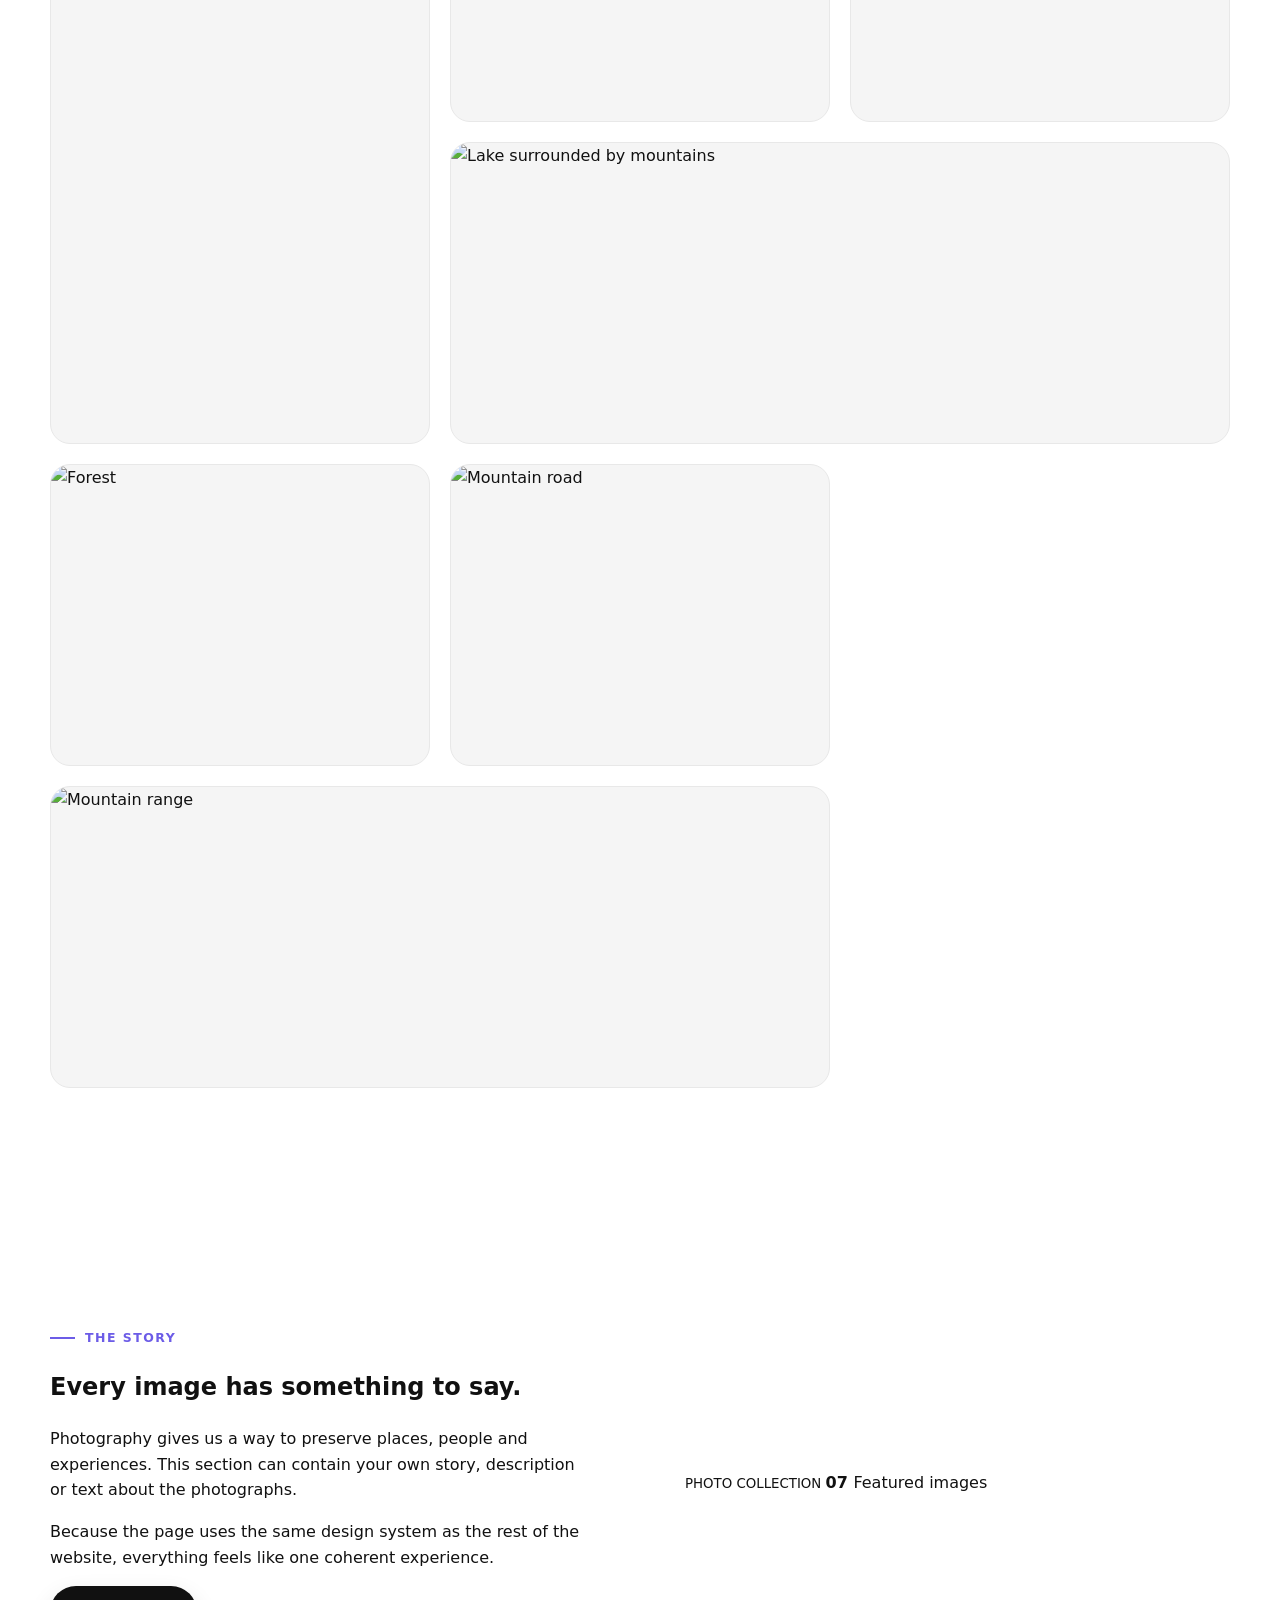
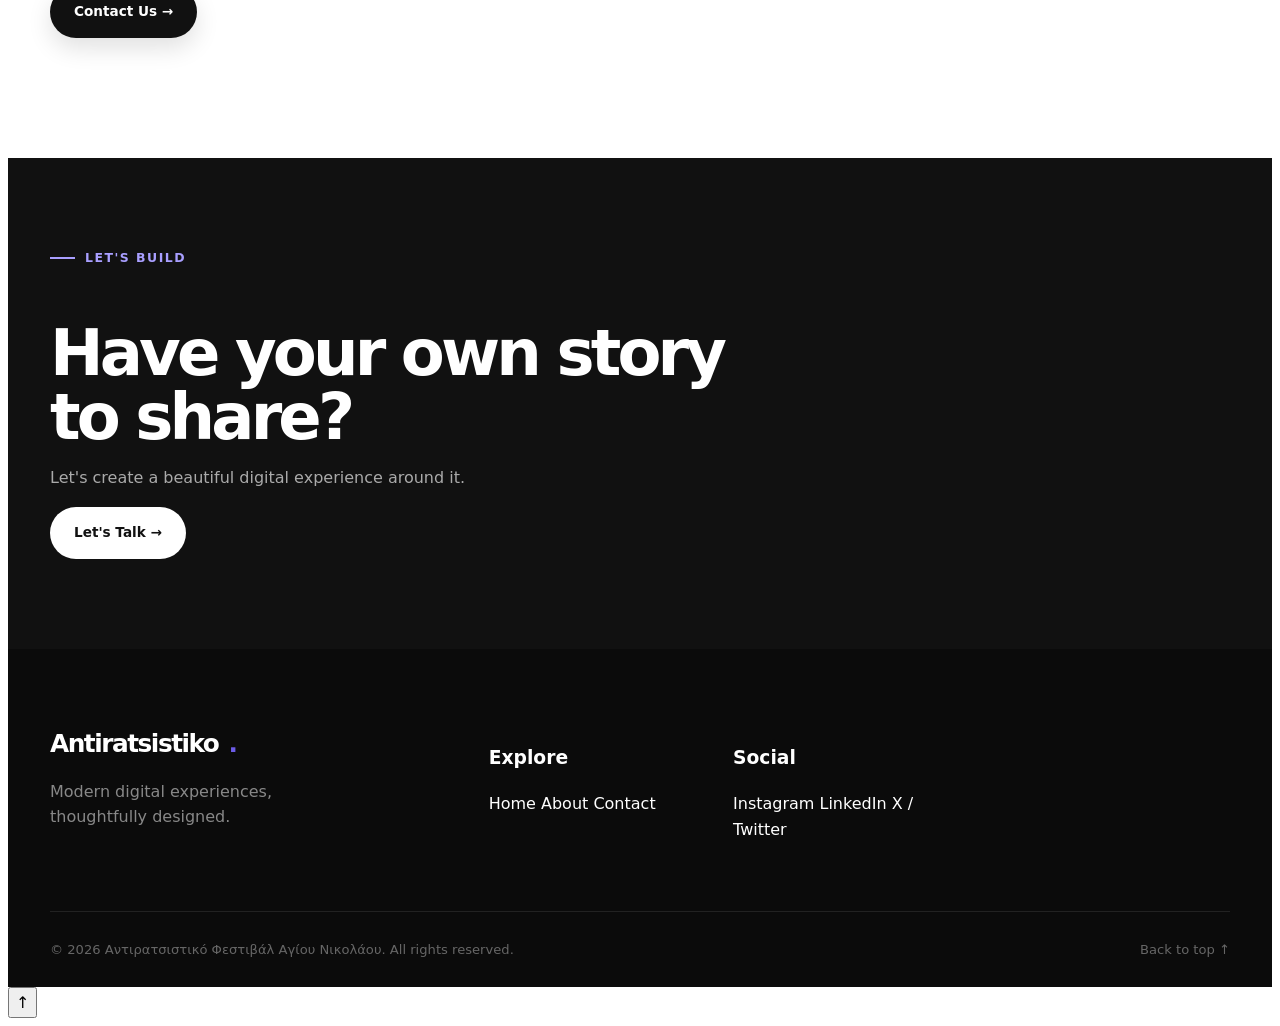
==== commit 1ec8dd70: "asf" ====
--- a/2023.html
+++ b/2023.html
@@ -104,19 +104,7 @@
                     <span></span>
                     <a href='2025.html'> 2025 Festival</a>
                 </div>
-
-                <h1>
-                    Festival 2024
-                    <strong>remembering.</strong>
-                </h1>
-
-                <p>
-                    A collection of photographs, memories
-                    and stories presented in the same clean
-                    visual style as the Antiratsistiko homepage.
-                </p>
-
-                <div class="hero-buttons">
+<div class="hero-buttons">
 
                     <a
                         href="#album"
@@ -124,15 +112,53 @@
                     >
                         View Album ↓
                     </a>
-
+<!-- 
                     <a
                         href="contact.html"
                         class="button button-secondary"
                     >
                         Get In Touch
-                    </a>
+                    </a> -->
 
                 </div>
+                <h1>
+                1ο Αντιρατσιστικό Φεστιβάλ <br>
+                    
+                <strong>Αγίου Νικολάου</strong>
+                    
+                    </h1>
+                <p>
+                    <strong>21 Οκτωβρίου 2023</strong><br>
+Το 2023, μια ομάδα ανθρώπων από τον Άγιο Νικόλαο πήρε την πρωτοβουλία να δημιουργήσει για πρώτη φορά στην πόλη έναν χώρο συνάντησης γύρω από την ισότητα, την αλληλεγγύη, την αποδοχή της διαφορετικότητας και την κοινωνική δικαιοσύνη.
+<br>Έτσι γεννήθηκε το 1ο Αντιρατσιστικό Φεστιβάλ Αγίου Νικολάου, σε μια περίοδο όπου ο πόλεμος, η βία, η προσφυγιά, η κοινωνική αδικία και οι διακρίσεις αποτελούσαν ήδη κομμάτια μιας καθημερινότητας που απαιτούσε να πάρουμε θέση.
+
+                </p>
+                    <details class="read-more">
+              <summary>
+                
+                <span class="read-more-icon"><span>Read more</span></span>
+            </summary>
+
+            <div class="read-more-text">
+                <p>
+Η πρώτη αυτή διοργάνωση γεννήθηκε από την ανάγκη να δημιουργηθεί ένας κοινός τόπος. Ένας χώρος όπου άνθρωποι διαφορετικών ηλικιών, ταυτοτήτων, καταβολών και εμπειριών θα μπορούσαν να συναντηθούν, να συνομιλήσουν, να ακούσουν ο ένας τον άλλον, να δημιουργήσουν και να γιορτάσουν μαζί.
+<br><br>Το φεστιβάλ συνδύασε τη συζήτηση και την πολιτική ζύμωση με την τέχνη, τη μουσική, το παιχνίδι και τη δημιουργία. Από τα παιχνίδια και τα παραμύθια για παιδιά μέχρι τις συζητήσεις για τον φασισμό και την πολιτική βία, από τις χορευτικές ομάδες της πόλης μέχρι τις μουσικές εμφανίσεις, ο χώρος γέμισε ανθρώπους, φωνές, εικόνες και διαφορετικές μορφές έκφρασης.
+<br><br>Ιδιαίτερη θέση στη διοργάνωση είχαν οι συλλογικότητες και οι κοινωνικοί φορείς που βρέθηκαν στον χώρο, παρουσιάζοντας τη δράση τους και δημιουργώντας έναν ακόμη τόπο επικοινωνίας με την τοπική κοινωνία. Η παρουσία τους ανέδειξε από την πρώτη κιόλας χρονιά κάτι που θα αποτελούσε βασικό χαρακτηριστικό της πορείας του φεστιβάλ: την ανάγκη οι κοινωνικοί και πολιτικοί αγώνες να συναντιούνται, να συνομιλούν και να αποκτούν χώρο μέσα στην ίδια την πόλη.
+<br><br>Στο φεστιβάλ συμμετείχαν η Αυτοοργανωμένη Ποδοσφαιρική Ομάδα Τηγανίτη, η Εθελοντική Ομάδα Ευαισθητοποίησης για τη Νευροδιαφορετικότητα, η Ένωση Γονέων και Φίλων ΑμεΑ Επαρχίας Μεραμπέλλου, η Θετική Φωνή, η Κατάληψη Ευαγγελισμού, το ΚΕΘΕΑ, ο Κοινωνικός Χώρος Πυρόβολος, το Πολύχρωμο Σχολείο, η Πρωτοβουλία Κρήτης ενάντια στις εξορύξεις υδρογονανθράκων, η Ρόζα Νερά, ο Σύλλογος Μικρασιατών Αγίου Νικολάου και ο Σύλλογος Πολιτισμού Παύλος Φύσσας Killah P.
+<br><br>Παράλληλα, το φεστιβάλ έδωσε ιδιαίτερο χώρο στα παιδιά. Παιχνίδια από όλο τον κόσμο, αφήγηση παραμυθιών, εικαστικές δημιουργίες και άλλες δραστηριότητες δημιούργησαν έναν χώρο όπου η διαφορετικότητα, η συνεργασία και η συνύπαρξη μπορούσαν να βιωθούν μέσα από το παιχνίδι και τη δημιουργία.
+<br><br>Σημαντικό μέρος της πρώτης διοργάνωσης αποτέλεσε και η συμμετοχή των καλλιτεχνών της πόλης. Οι ομάδες Alegria, Dance Project και Little Feet έφεραν τον χορό στη σκηνή του φεστιβάλ, ενώ οι Περικλής Τσουκαλάς, Εν Ρυθμώ και Psycha έδωσαν στη βραδιά τον δικό τους μουσικό παλμό.
+Το πρώτο Αντιρατσιστικό Φεστιβάλ ήταν, τελικά, μια πρώτη δοκιμή του «μαζί». Μια προσπάθεια να δημιουργηθεί στην πόλη ένας χώρος όπου η πολιτική συζήτηση μπορούσε να συναντήσει την τέχνη, η κοινωνική δράση τη χαρά, και η διεκδίκηση τη γιορτή.
+<br><br>Ήταν η αρχή μιας διαδρομής που συνεχίζεται.
+Μιας διαδρομής που ξεκίνησε από μια μικρή ομάδα ανθρώπων και σταδιακά άνοιξε τον κύκλο της, συναντώντας συλλογικότητες, καλλιτέχνες, οικογένειες, παιδιά, ανθρώπους της πόλης και ανθρώπους που έφτασαν στον Άγιο Νικόλαο από διαφορετικές διαδρομές.
+<br><br>Γιατί το πρώτο Αντιρατσιστικό Φεστιβάλ δεν άφησε πίσω του μόνο μια σειρά από φωτογραφίες και ένα πρόγραμμα εκδηλώσεων. Άφησε την πρώτη ύλη μιας κοινότητας που θα συνέχιζε να συναντιέται, να δημιουργεί, να συζητά, να αμφισβητεί, να μαθαίνει και να διεκδικεί.
+<br><br><strong>Εκεί, τον Οκτώβριο του 2023, ξεκίνησε η ιστορία μας. </strong>
+
+                </p>
+
+               
+            </div>
+        </details>
+                
 
             </div>
 
@@ -186,10 +212,6 @@
         </div>
 
 
-
-        <!-- =================================
-             PHOTO GRID
-        ================================== -->
 
         <div class="photo-grid">
 
@@ -643,7 +665,14 @@
 
 </footer>
 
-
+<button
+    class="back-to-top"
+    id="backToTop"
+    type="button"
+    aria-label="Back to top"
+>
+    ↑
+</button>
 <script src="script.js"></script>
 
 </body>
--- a/style.css
+++ b/style.css
@@ -2552,6 +2552,953 @@
         max-height: 75vh;
     }
 
+/* =========================================================
+FESTIVAL CARDS
+========================================================= */
+
+.feature-card {
+
+
+position: relative;
+
+display: flex;
+
+flex-direction: column;
+
+align-items: flex-start;
+
+padding: 35px;
+
+min-height: 430px;
+
+border: 1px solid var(--border);
+
+border-radius: 24px;
+
+background: #ffffff;
+
+overflow: hidden;
+
+transition:
+    transform .35s ease,
+    box-shadow .35s ease,
+    border-color .35s ease;
+
+
+}
+
+/* =========================================
+   FESTIVAL CARDS
+========================================= */
+
+.feature-grid {
+    display: grid;
+    grid-template-columns: repeat(3, 1fr);
+    gap: 24px;
+    align-items: start;
+}
+
+.feature-card {
+    display: flex;
+    flex-direction: column;
+    padding: 32px;
+    background: var(--white);
+    border: 1px solid var(--border);
+    border-radius: 20px;
+    transition:
+        transform 0.3s ease,
+        box-shadow 0.3s ease,
+        border-color 0.3s ease;
+}
+
+.feature-card:hover {
+    transform: translateY(-6px);
+    box-shadow: 0 18px 40px rgba(0, 0, 0, 0.08);
+}
+
+.feature-icon {
+    width: 48px;
+    height: 48px;
+    display: flex;
+    align-items: center;
+    justify-content: center;
+    margin-bottom: 20px;
+    border-radius: 14px;
+    background: var(--light);
+    font-size: 24px;
+}
+
+.feature-year {
+    margin-bottom: 10px;
+    color: var(--accent);
+    font-size: 14px;
+    font-weight: 700;
+    letter-spacing: 0.08em;
+}
+
+.feature-card h3 {
+    margin: 0 0 14px;
+    font-size: 21px;
+    line-height: 1.35;
+}
+
+.feature-short {
+    margin: 0;
+    color: var(--secondary);
+    line-height: 1.7;
+}
+
+
+/* =========================================
+   READ MORE
+========================================= */
+
+.read-more {
+    margin-top: 22px;
+    border-top: 1px solid var(--border);
+    padding-top: 18px;
+}
+
+.read-more summary {
+    display: flex;
+    align-items: center;
+    justify-content: space-between;
+    cursor: pointer;
+    list-style: none;
+    color: var(--accent);
+    font-weight: 700;
+    user-select: none;
+}
+
+.read-more summary::-webkit-details-marker {
+    display: none;
+}
+
+.read-more summary span {
+    display: flex;
+    align-items: center;
+    justify-content: center;
+    width: 28px;
+    height: 28px;
+    border: 1px solid var(--accent);
+    border-radius: 50%;
+    font-size: 20px;
+    font-weight: 400;
+    line-height: 1;
+    transition: transform 0.3s ease;
+}
+
+.read-more[open] summary span {
+    transform: rotate(45deg);
+}
+
+
+/* Expanded text */
+
+.read-more-content {
+    padding-top: 18px;
+    color: var(--secondary);
+    line-height: 1.7;
+    animation: readMoreOpen 0.3s ease;
+}
+
+.read-more-content p {
+    margin: 0 0 18px;
+}
+
+.festival-link {
+    display: inline-flex;
+    align-items: center;
+    gap: 6px;
+    color: var(--accent);
+    font-weight: 700;
+    text-decoration: none;
+}
+
+.festival-link:hover {
+    text-decoration: underline;
+}
+
+
+@keyframes readMoreOpen {
+    from {
+        opacity: 0;
+        transform: translateY(-8px);
+    }
+
+    to {
+        opacity: 1;
+        transform: translateY(0);
+    }
+}
+
+
+/* =========================================
+   TABLET
+========================================= */
+
+@media (max-width: 950px) {
+
+    .feature-grid {
+        grid-template-columns: repeat(2, 1fr);
+    }
+
+}
+
+/* =========================================
+   FLOATING BACK TO TOP BUTTON
+========================================= */
+
+.floating-back-to-top {
+    position: fixed !important;
+    right: 22px;
+    bottom: 22px;
+
+    width: 54px;
+    height: 54px;
+
+    display: flex !important;
+    align-items: center;
+    justify-content: center;
+
+    z-index: 999999 !important;
+
+    background: var(--accent);
+    color: #ffffff !important;
+
+    border: 0;
+    border-radius: 50%;
+
+    font-size: 26px;
+    font-weight: 700;
+    line-height: 1;
+
+    text-decoration: none !important;
+
+    box-shadow: 0 8px 25px rgba(0, 0, 0, 0.20);
+
+    transition:
+        transform 0.25s ease,
+        background 0.25s ease,
+        box-shadow 0.25s ease;
+}
+
+.floating-back-to-top:hover {
+    background: var(--accent-dark);
+    color: #ffffff !important;
+
+    transform: translateY(-5px);
+
+    box-shadow: 0 12px 30px rgba(0, 0, 0, 0.25);
+}
+
+/* MOBILE */
+@media (max-width: 700px) {
+
+    .floating-back-to-top {
+        position: fixed !important;
+
+        right: 15px;
+        bottom: 15px;
+
+        width: 50px;
+        height: 50px;
+
+        display: flex !important;
+
+        z-index: 999999 !important;
+
+        font-size: 23px;
+
+        border-radius: 50%;
+    }
+
+    .floating-back-to-top:hover {
+        transform: none;
+    }
+}
+
+.back-to-top {
+    position: fixed !important;
+
+    right: 25px;
+    bottom: 25px;
+
+    width: 55px;
+    height: 55px;
+
+    z-index: 99999;
+
+    display: flex;
+    align-items: center;
+    justify-content: center;
+
+    padding: 0;
+
+    border: none;
+    border-radius: 50%;
+
+    background: var(--accent);
+    color: #ffffff;
+
+    font-size: 25px;
+    font-weight: bold;
+
+    cursor: pointer;
+
+    opacity: 0;
+    visibility: hidden;
+    pointer-events: none;
+
+    transform: translateY(20px);
+
+    box-shadow: 0 8px 25px rgba(0, 0, 0, 0.20);
+
+    transition:
+        opacity 0.3s ease,
+        visibility 0.3s ease,
+        transform 0.3s ease,
+        background 0.3s ease;
+}
+
+
+/* Button becomes visible */
+
+.back-to-top.show {
+    opacity: 1;
+    visibility: visible;
+    pointer-events: auto;
+
+    transform: translateY(0);
+}
+
+
+/* Hover */
+
+.back-to-top:hover {
+    background: var(--accent-dark);
+    transform: translateY(-5px);
+}
+
+
+/* Mobile */
+
+@media (max-width: 700px) {
+
+    .back-to-top {
+        position: fixed !important;
+
+        right: 16px;
+        bottom: 16px;
+
+        width: 50px;
+        height: 50px;
+
+        font-size: 22px;
+
+        z-index: 99999;
+    }
+
+    .back-to-top:hover {
+        transform: none;
+    }
+
+}
+.read-more {
+    margin-top: 20px;
+    width: 100%;
+}
+
+.read-more summary {
+    display: flex;
+    align-items: center;
+    justify-content: space-between;
+    width: 100%;
+    min-height: 44px;
+    padding: 10px 0;
+    cursor: pointer;
+
+    color: var(--accent);
+    font-size: 15px;
+    font-weight: 700;
+
+    list-style: none;
+    -webkit-tap-highlight-color: transparent;
+}
+
+.read-more summary::-webkit-details-marker {
+    display: none;
+}
+
+.read-more summary::marker {
+    display: none;
+}
+
+.read-more-icon {
+    display: flex;
+    align-items: center;
+    justify-content: center;
+
+    width: 30px;
+    height: 30px;
+
+    border: 1px solid var(--accent);
+    border-radius: 50%;
+
+    font-size: 20px;
+    font-weight: 400;
+
+    transition: transform 0.25s ease;
+}
+
+/* Change + into × when opened */
+
+.read-more[open] .read-more-icon {
+    transform: rotate(45deg);
+}
+
+/* Expanded content */
+
+.read-more-text {
+    display: block;
+
+    margin-top: 10px;
+    padding-top: 18px;
+
+    border-top: 1px solid var(--border);
+
+    color: var(--secondary);
+    font-size: 15px;
+    line-height: 1.7;
+}
+
+.read-more-text p {
+    margin: 0 0 15px;
+}
+
+.festival-link {
+    display: inline-block;
+    margin-top: 5px;
+
+    color: var(--accent);
+    font-weight: 700;
+    text-decoration: none;
+}
+
+.festival-link:hover {
+    text-decoration: underline;
+}
+
+
+/* =========================================
+   MOBILE
+========================================= */
+
+@media (max-width: 700px) {
+
+    .feature-grid {
+        grid-template-columns: 1fr;
+    }
+
+    .feature-card {
+        width: 100%;
+    }
+
+    .read-more {
+        display: block;
+    }
+
+    .read-more summary {
+        display: flex;
+        width: 100%;
+        min-height: 48px;
+
+        /* Makes tapping easier on phones */
+        padding: 12px 0;
+
+        cursor: pointer;
+        touch-action: manipulation;
+    }
+
+    .read-more-text {
+        display: block;
+        width: 100%;
+        box-sizing: border-box;
+
+        padding-top: 16px;
+    }
+
+    .read-more-icon {
+        flex-shrink: 0;
+    }
+}
+
+@media (max-width: 700px) {
+
+    .feature-grid {
+        grid-template-columns: 1fr;
+        gap: 18px;
+    }
+
+    .feature-card {
+        padding: 24px;
+        border-radius: 16px;
+    }
+
+    .feature-card:hover {
+        transform: none;
+        box-shadow: none;
+    }
+
+    .feature-card h3 {
+        font-size: 19px;
+    }
+
+    .read-more summary {
+        min-height: 44px;
+    }
+
+}
+
+.feature-card:hover {
+
+
+transform:
+    translateY(-8px);
+
+box-shadow:
+    0 25px 60px
+    rgba(0, 0, 0, .10);
+
+border-color:
+    rgba(99, 91, 255, .30);
+
+
+}
+
+/* =========================================================
+ICON
+========================================================= */
+
+.feature-icon {
+
+
+width: 55px;
+
+height: 55px;
+
+display: flex;
+
+align-items: center;
+
+justify-content: center;
+
+margin-bottom: 25px;
+
+border-radius: 16px;
+
+background:
+    rgba(99, 91, 255, .10);
+
+color:
+    var(--accent);
+
+font-size: 1.5rem;
+
+transition:
+    transform .35s ease,
+    background .35s ease;
+
+
+}
+
+.feature-card:hover .feature-icon {
+
+
+transform:
+    rotate(8deg)
+    scale(1.08);
+
+background:
+    rgba(99, 91, 255, .16);
+
+
+}
+
+/* =========================================================
+YEAR
+========================================================= */
+
+.feature-year {
+
+
+margin-bottom: 8px;
+
+color:
+    var(--accent);
+
+font-size: .75rem;
+
+font-weight: 800;
+
+letter-spacing: .12em;
+
+text-transform: uppercase;
+
+
+}
+
+/* =========================================================
+TITLE
+========================================================= */
+
+.feature-card h3 {
+
+
+margin-bottom: 16px;
+
+font-size:
+    clamp(
+        1.35rem,
+        2vw,
+        1.7rem
+    );
+
+line-height: 1.15;
+
+letter-spacing: -.04em;
+
+
+}
+
+.feature-card h3 a {
+
+
+color:
+    inherit;
+
+transition:
+    color .25s ease;
+
+
+}
+
+.feature-card h3 a:hover {
+
+
+color:
+    var(--accent);
+
+
+}
+
+/* =========================================================
+SHORT DESCRIPTION
+========================================================= */
+
+.feature-short {
+
+
+margin-bottom: 0;
+
+color:
+    var(--secondary);
+
+font-size: .95rem;
+
+line-height: 1.7;
+
+
+}
+
+/* =========================================================
+READ MORE CONTENT
+========================================================= */
+
+.read-more-content {
+
+
+max-height: 0;
+
+opacity: 0;
+
+overflow: hidden;
+
+transform:
+    translateY(-8px);
+
+transition:
+    max-height .45s ease,
+    opacity .35s ease,
+    transform .35s ease;
+
+
+}
+
+/*
+Desktop hover.
+
+When the mouse is over the card,
+the additional text appears.
+*/
+
+.feature-card:hover .read-more-content {
+
+
+max-height: 220px;
+
+opacity: 1;
+
+transform:
+    translateY(0);
+
+margin-top: 15px;
+
+
+}
+
+.read-more-content p {
+
+
+margin-bottom: 10px;
+
+color:
+    var(--secondary);
+
+font-size: .9rem;
+
+line-height: 1.65;
+
+
+}
+
+/* =========================================================
+READ MORE LINK
+========================================================= */
+
+.read-more {
+
+
+display: inline-flex;
+
+align-items: center;
+
+gap: 10px;
+
+margin-top: auto;
+
+padding-top: 25px;
+
+color:
+    var(--accent);
+
+font-size: .88rem;
+
+font-weight: 800;
+
+transition:
+    gap .25s ease,
+    color .25s ease;
+
+
+}
+
+.read-more:hover {
+
+
+gap: 15px;
+
+color:
+    var(--accent-dark);
+
+
+}
+
+.read-more-arrow {
+
+
+font-size: 1.1rem;
+
+transition:
+    transform .25s ease;
+
+
+}
+
+.read-more:hover .read-more-arrow {
+
+
+transform:
+    translateX(3px);
+
+
+}
+
+/* =========================================================
+TABLET
+========================================================= */
+
+@media (max-width: 950px) {
+
+
+.feature-card {
+
+    padding: 28px;
+
+    min-height: 400px;
+}
+
+
+/*
+   On tablets we don't rely on hover.
+   The card remains clean and the user
+   can click Read More.
+*/
+
+.feature-card:hover {
+
+    transform: none;
+
+    box-shadow: none;
+}
+
+
+}
+
+/* =========================================================
+MOBILE
+========================================================= */
+
+@media (max-width: 700px) {
+
+
+.feature-grid {
+
+    display: grid;
+
+    grid-template-columns:
+        1fr;
+
+    gap: 18px;
+}
+
+
+.feature-card {
+
+    width: 100%;
+
+    min-height: auto;
+
+    padding: 25px;
+
+    border-radius: 20px;
+}
+
+
+.feature-card:hover {
+
+    transform: none;
+}
+
+
+.feature-icon {
+
+    width: 48px;
+
+    height: 48px;
+
+    margin-bottom: 20px;
+
+    border-radius: 14px;
+}
+
+
+.feature-card h3 {
+
+    font-size:
+        1.35rem;
+
+    line-height:
+        1.2;
+}
+
+
+.feature-short {
+
+    font-size:
+        .92rem;
+}
+
+
+/*
+   IMPORTANT:
+
+   On mobile there is no hover.
+
+   Therefore the extra text stays
+   hidden and the Read More link
+   takes the user to the individual
+   festival page.
+*/
+
+.read-more-content {
+
+    display:
+        none;
+}
+
+
+.read-more {
+
+    width:
+        100%;
+
+    justify-content:
+        space-between;
+
+    margin-top:
+        20px;
+
+    padding:
+        13px 0 0;
+
+    border-top:
+        1px solid
+        var(--border);
+}
+
+
+}
+
+/* =========================================================
+VERY SMALL PHONES
+========================================================= */
+
+@media (max-width: 420px) {
+
+
+.feature-card {
+
+    padding:
+        22px;
+}
+
+
+.feature-card h3 {
+
+    font-size:
+        1.25rem;
+}
+
+
+.feature-short {
+
+    font-size:
+        .88rem;
+}
+
+
+}
 
     .lightbox-prev,
     .lightbox-next {
@@ -2584,4 +3531,6 @@
         max-width: 60%;
     }
 
-}+
+    
+}
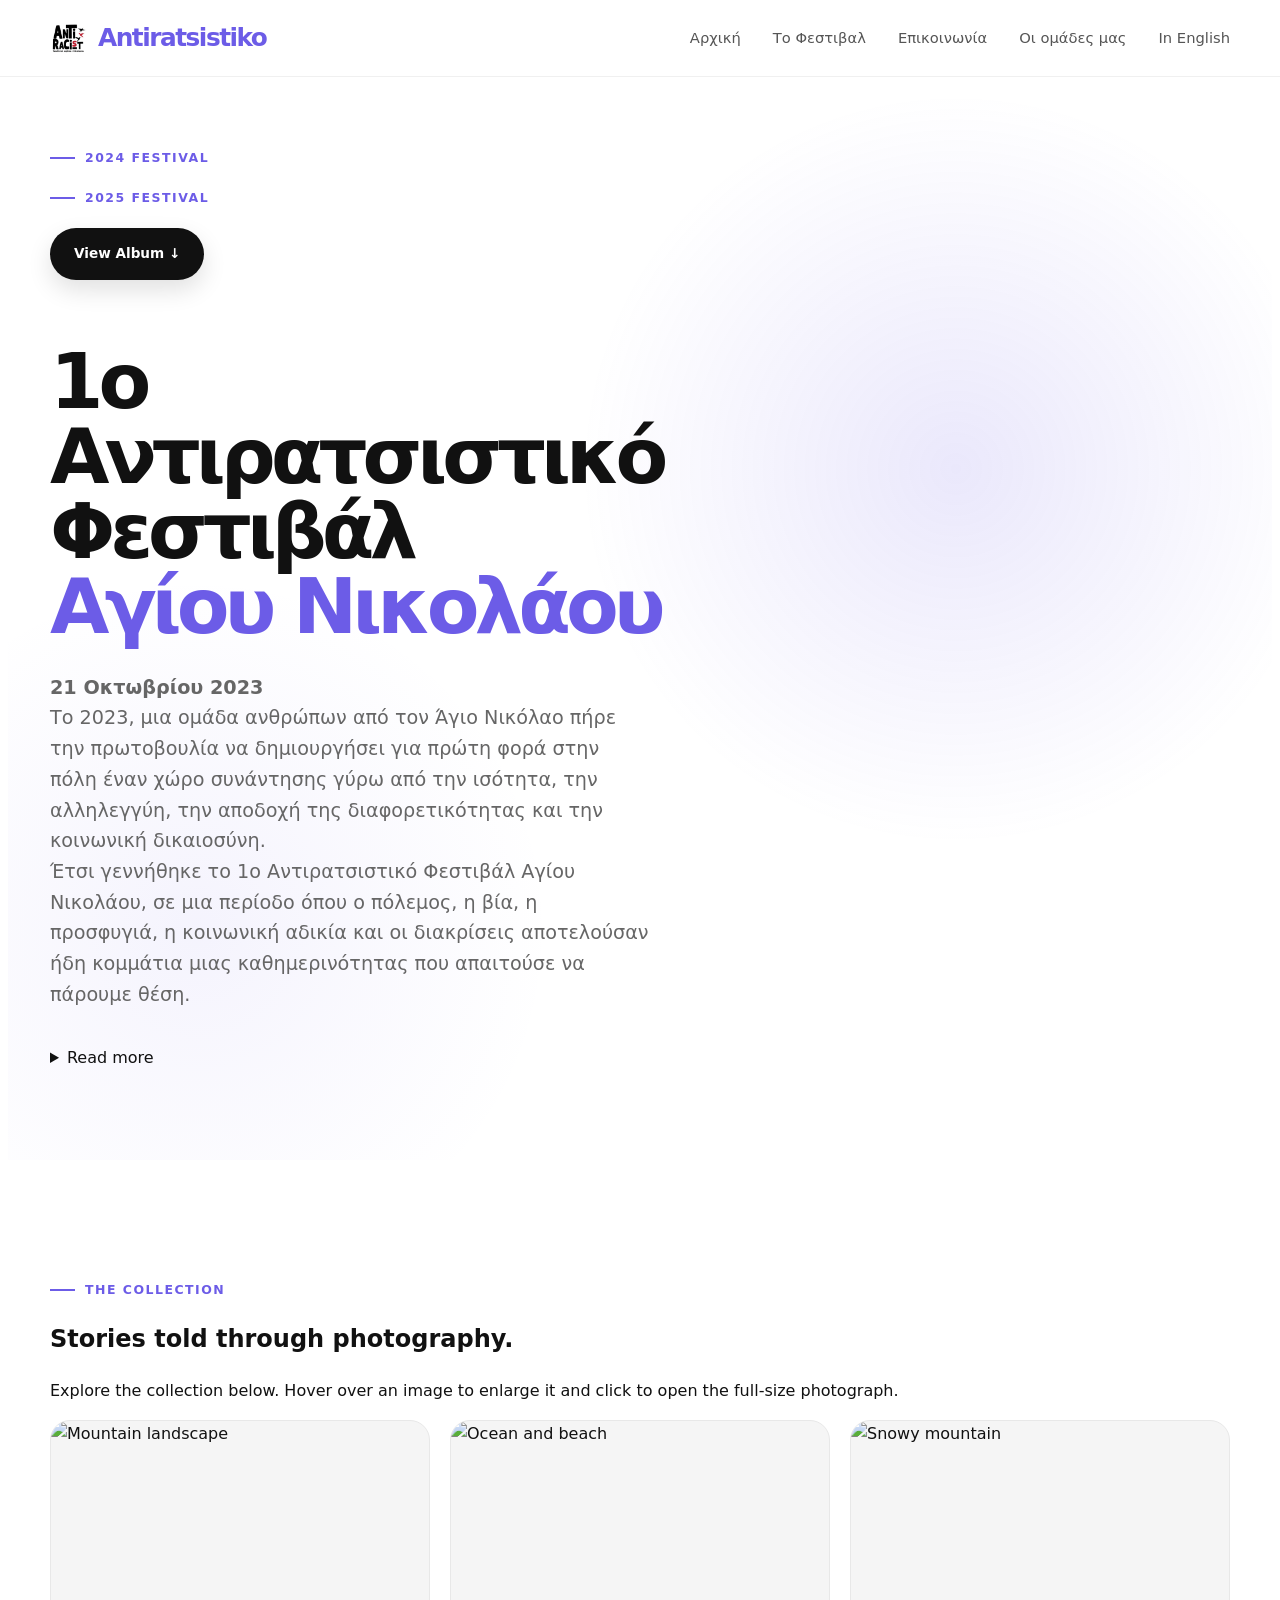
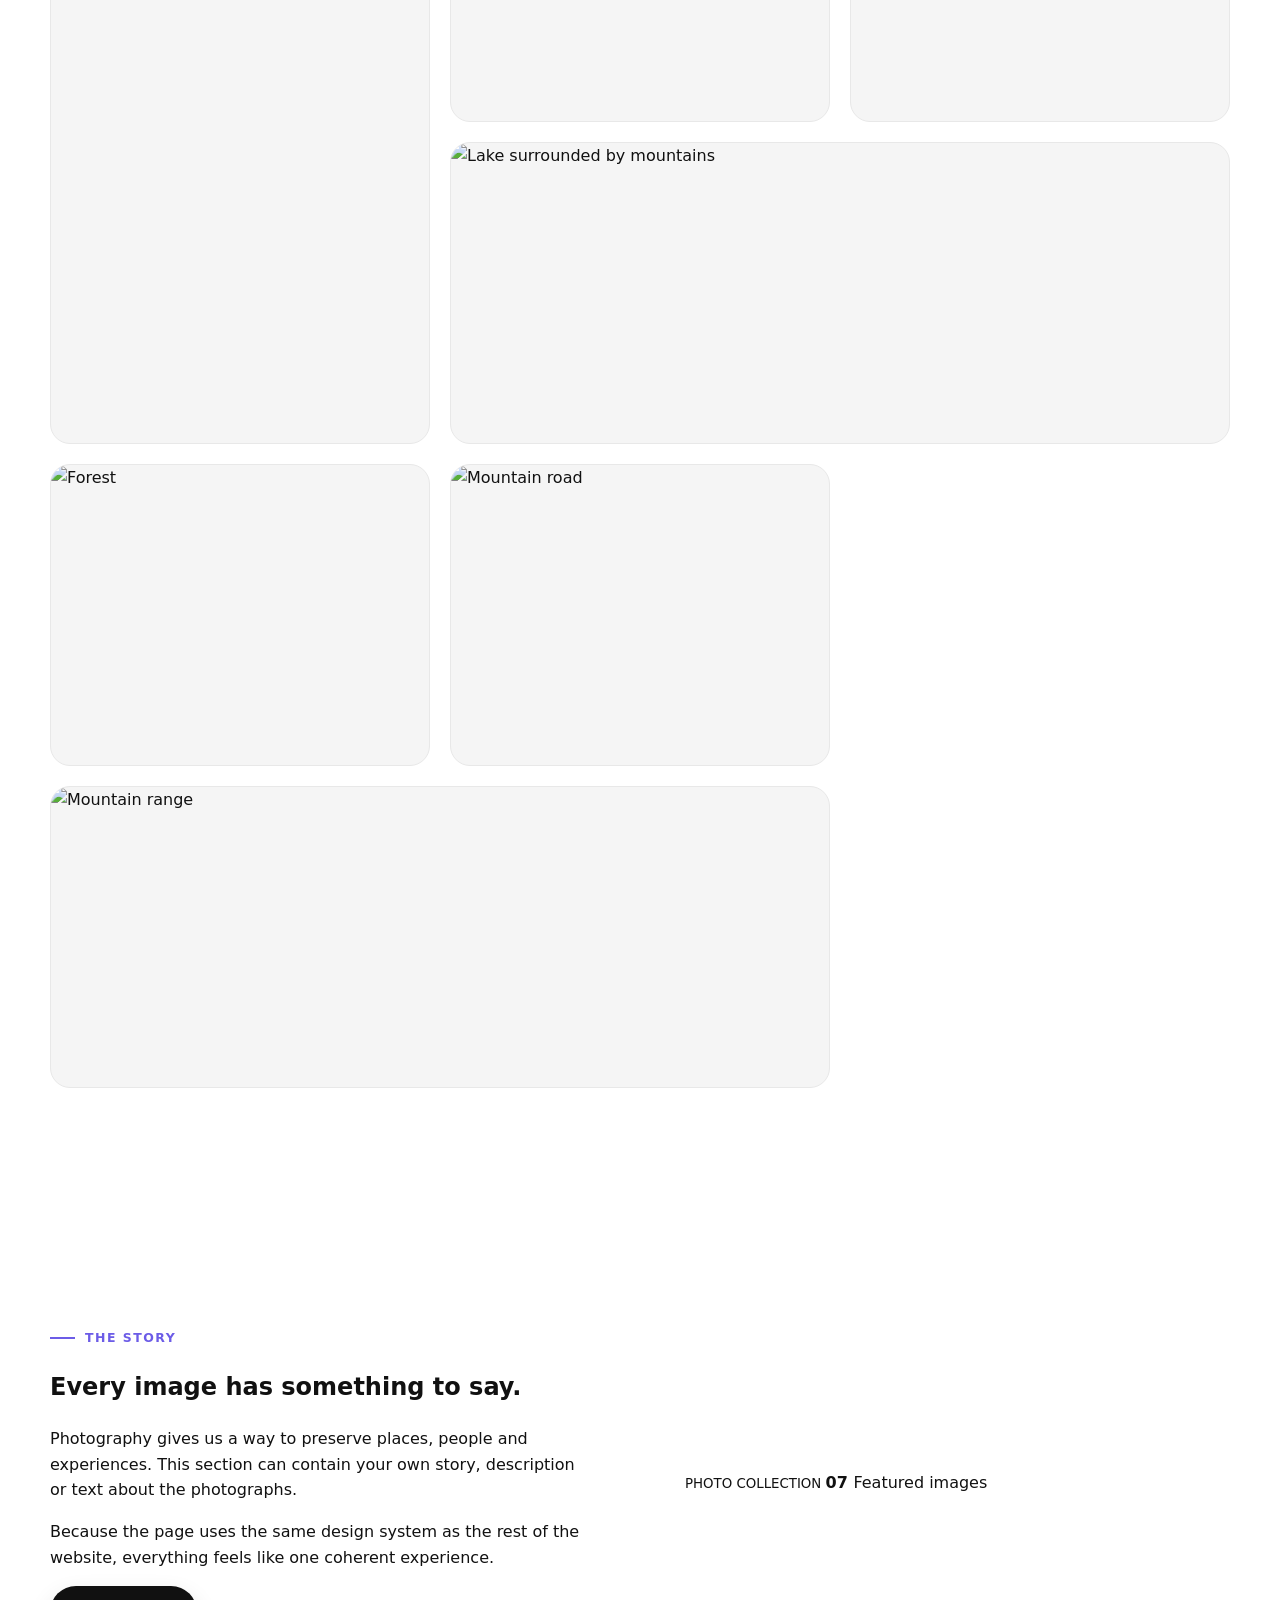
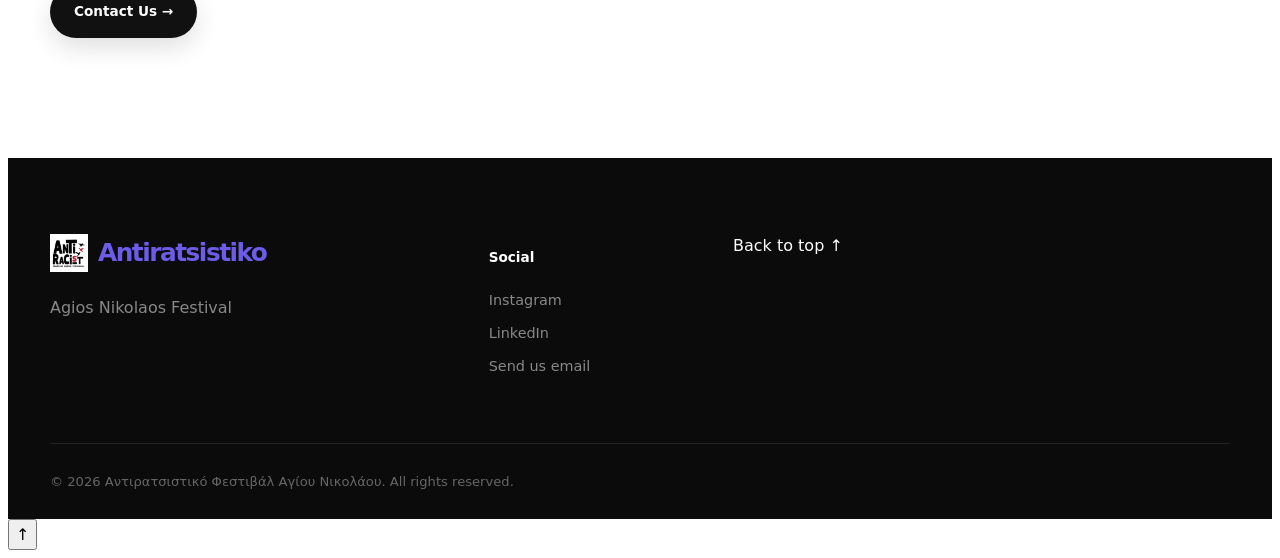
==== commit eb67963b: "al" ====
--- a/2023.html
+++ b/2023.html
@@ -25,62 +25,42 @@
 <body id="top">
 
 
-
-<header class="site-header">
-
-    <nav
-        class="navbar container"
-        aria-label="Main navigation"
-    >
-
-        <a href="#top" class="logo">
+    <header class="site-header" id="top">
+        <nav class="navbar container" aria-label="Main navigation">
+
+            <a href="#top" class="logo">
 				<img src="assets/imgs/1.png" alt="logo">
                 <span>Antiratsistiko</span>
             </a>
 
-
-        <button
-            class="menu-toggle"
-            type="button"
-            aria-label="Open navigation menu"
-            aria-expanded="false"
-            aria-controls="primary-navigation"
-        >
-
-            <span></span>
-            <span></span>
-            <span></span>
-
-        </button>
-
-
-        <div
-            class="nav-menu"
-            id="primary-navigation"
-        >
-
-            <a href="index.html">
-                Home
-            </a>
-
-            <a href="about.html">
-                About
-            </a>
-
-
-
-            
-
-            <a href="contact.html">
-                Contact
-            </a>
-
-
-        </div>
-
-    </nav>
-
-</header>
+            <button
+                class="menu-toggle"
+                type="button"
+                aria-label="Open navigation menu"
+                aria-expanded="false"
+                aria-controls="primary-navigation"
+            >
+                <span></span>
+                <span></span>
+                <span></span>
+            </button>
+
+            <div class="nav-menu" id="primary-navigation">
+                
+                <a href="index.html">Αρχική </a>
+                <a href="about.html">Το Φεστιβαλ </a>
+                <a href="contact.html">Επικοινωνία</a>
+                <a href="teams.html">Οι ομάδες μας</a>
+                <a href="indexen.html">In English</a>
+<!-- 
+
+                <a href="#features" class="nav-button">
+                    prohgoymena
+                </a> -->
+            </div>
+
+        </nav>
+    </header>
 
 
 
@@ -216,8 +196,6 @@
         <div class="photo-grid">
 
 
-            <!-- PHOTO 1 -->
-
             <figure
                 class="photo photo-tall reveal"
                 tabindex="0"
@@ -505,7 +483,7 @@
 
 
 
-
+<!-- 
 <section class="cta">
 
     <div class="container cta-grid reveal">
@@ -551,120 +529,54 @@
 
     </div>
 
-</section>
+</section> -->
 
 
 </main>
 
-
-
 <footer class="site-footer">
 
-    <div class="container footer-grid">
-
-
-        <div class="footer-brand">
-
-            <a
-                class="logo"
-                href="index.html"
-            >
-                Antiratsistiko<span>.</span>
-            </a>
-
-
-            <p>
-
-                Modern digital experiences,
-                thoughtfully designed.
-
-            </p>
-
-        </div>
-
-
-
-        <div class="footer-col">
-
-            <h3>
-                Explore
-            </h3>
-
-            <a href="index.html">
-                Home
-            </a>
-
-            <a href="about.html">
-                About
-            </a>
-
-
-
-            <a href="contact.html">
-                Contact
-            </a>
-
-        </div>
-
-
-
-        <div class="footer-col">
-
-            <h3>
-                Social
-            </h3>
-
-            <a href="#">
-                Instagram
-            </a>
-
-            <a href="#">
-                LinkedIn
-            </a>
-
-            <a href="#">
-                X / Twitter
-            </a>
-
-        </div>
-
-
-
-        <div class="footer-col">
-
-            <!-- <h3>
-                Contact
-            </h3>
-
-            <a href="mailto:hello@example.com">
-                hello@example.com
-            </a>
-
-            <a href="tel:+1234567890">
-                +1 234 567 890
-            </a> -->
-
-        </div>
-
-
-    </div>
-
-
-    <div class="container footer-bottom">
-
-        
-            <p id="copyright"></p>
-        
-
-
-        <a href="#top">
+        <div class="container footer-grid">
+
+            <div class="footer-brand">
+
+                <a href="#top" class="logo">
+    <img src="assets/imgs/1.png" alt="Antiratsistiko logo">
+    <span>Antiratsistiko</span>
+</a>
+
+                <p>
+Agios Nikolaos Festival
+                </p>
+
+            </div>
+
+
+            
+
+
+            <div class="footer-column">
+
+                <h3>Social</h3>
+
+                <a href="#">Instagram</a>
+                <a href="#">LinkedIn</a>
+                <a href="contact.html">Send us email</a>
+
+
+            </div>
+
+               <a href="#top">
             Back to top ↑
         </a>
 
-    </div>
-
-</footer>
-
+        </div>
+
+
+        <div class="container footer-bottom">
+<p id="copyright"></p>
+
+    </footer>
 <button
     class="back-to-top"
     id="backToTop"
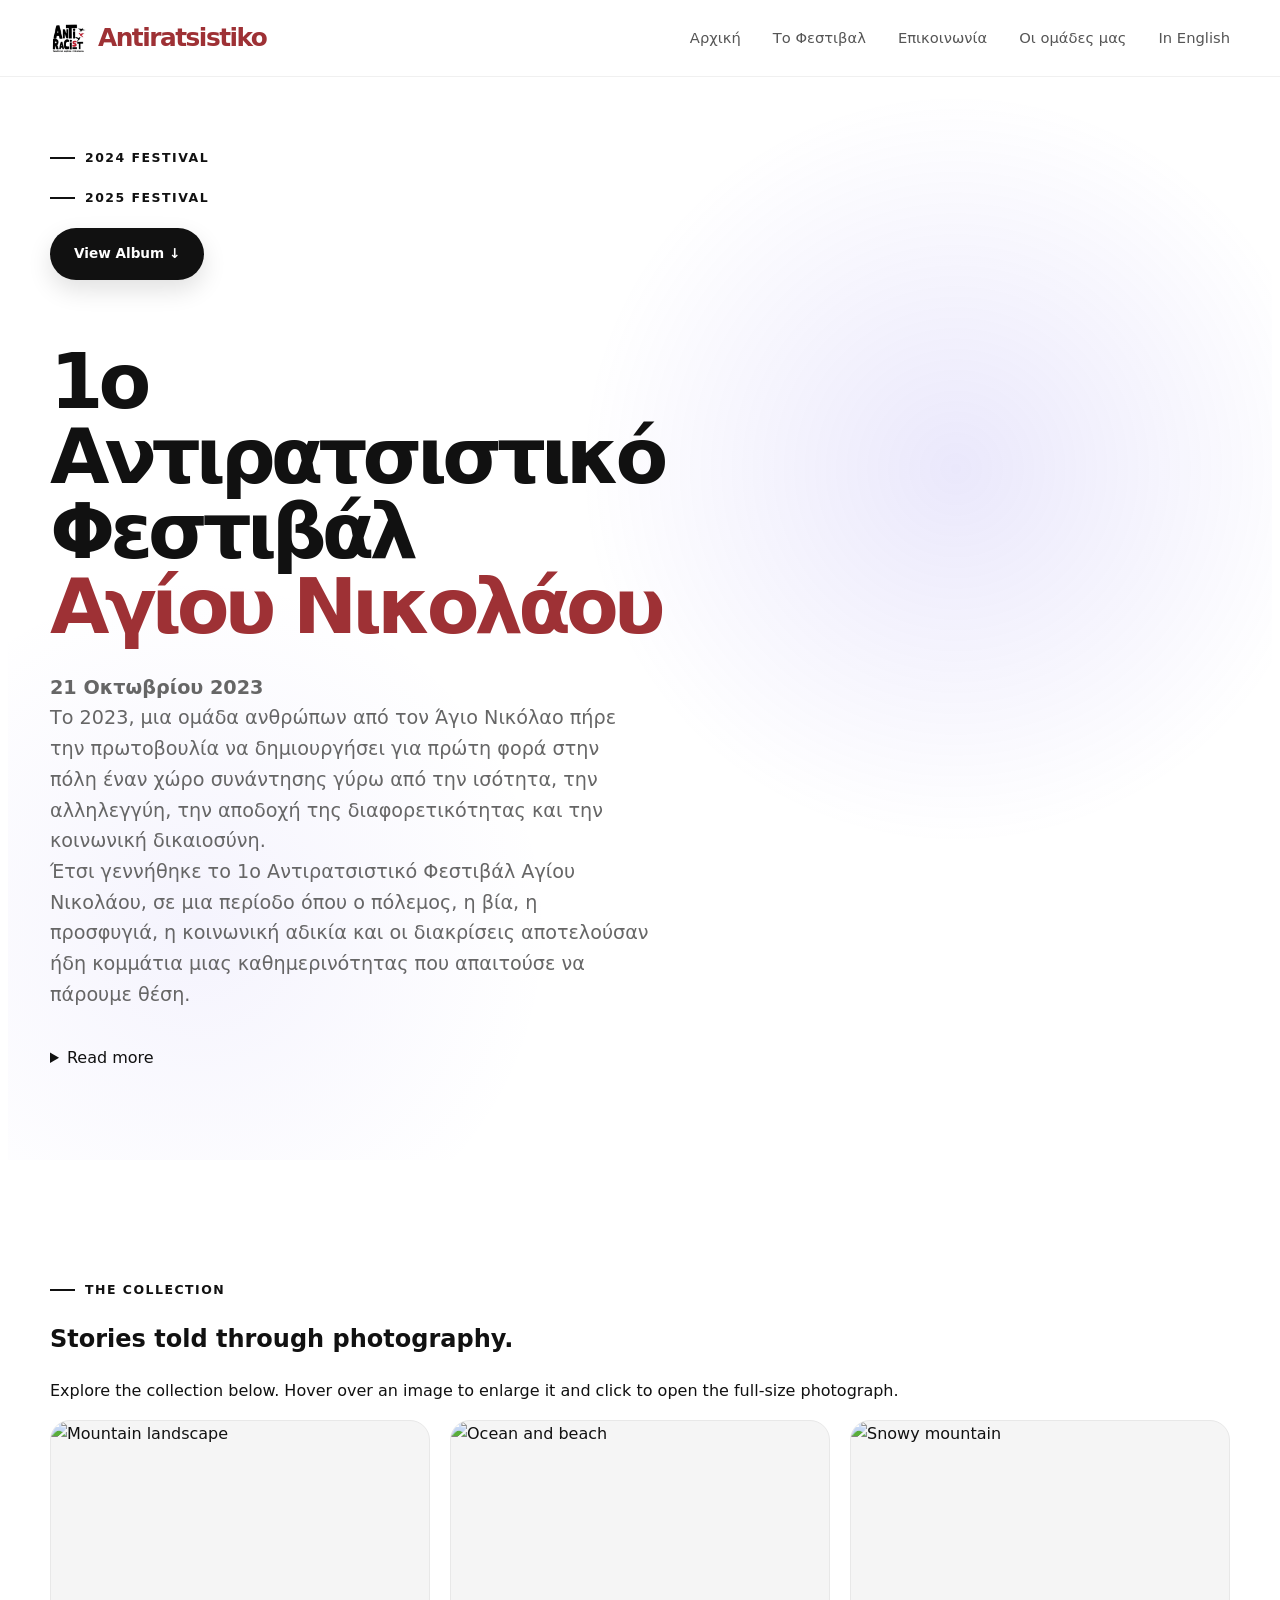
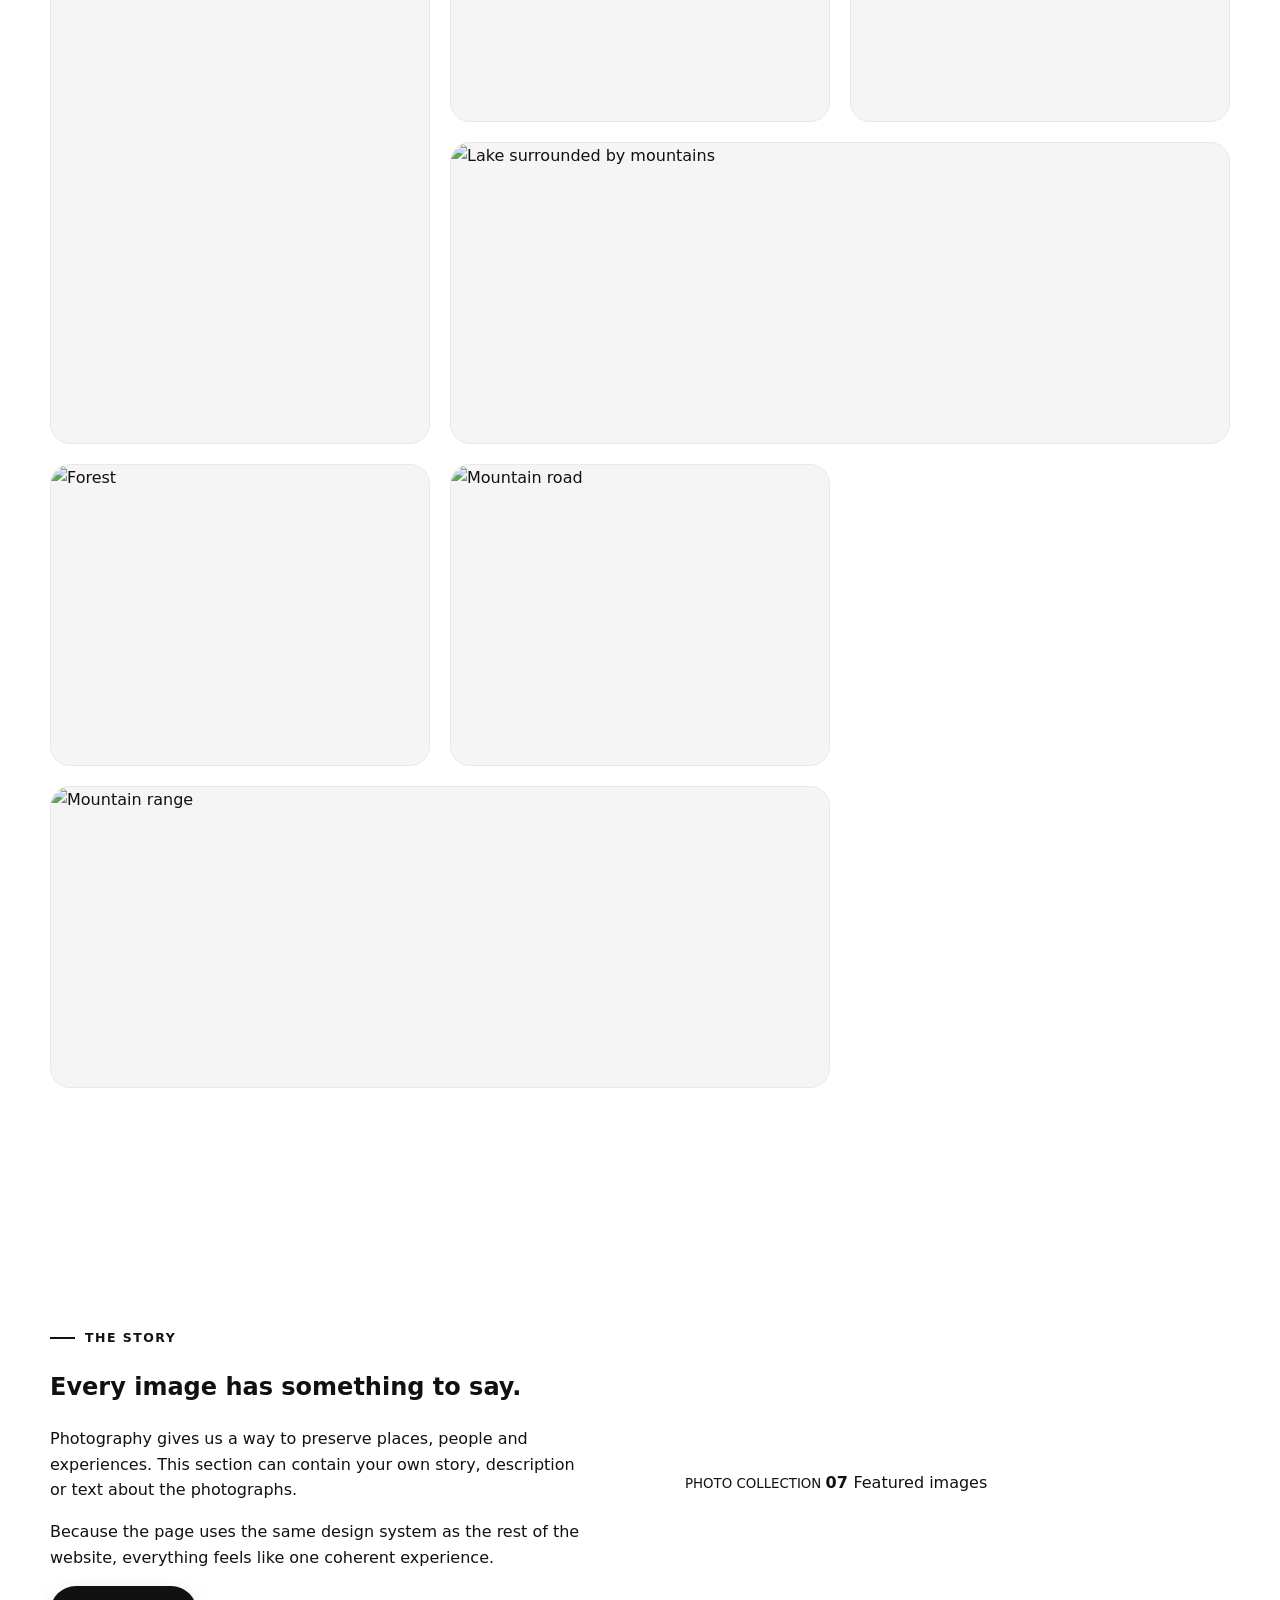
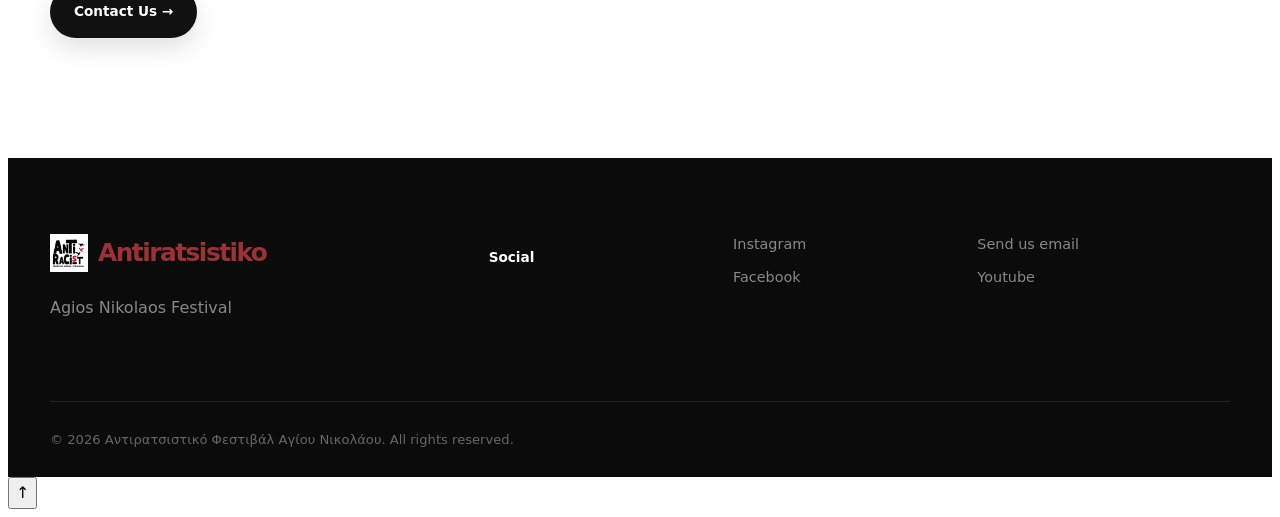
==== commit 3acf7def: "frg" ====
--- a/2023.html
+++ b/2023.html
@@ -554,21 +554,41 @@
 
             
 
-
             <div class="footer-column">
 
                 <h3>Social</h3>
 
+                
+
+
+            </div>
+
+            <div class="footer-column">
+
+                
+
                 <a href="#">Instagram</a>
-                <a href="#">LinkedIn</a>
+                <a href="#">Facebook</a>
+                
+
+
+            </div>
+
+
+            <div class="footer-column">
+
+                
+
+                
                 <a href="contact.html">Send us email</a>
-
-
-            </div>
-
-               <a href="#top">
+                <a href="#">Youtube</a>
+
+
+            </div>
+
+               <!-- <a href="#top">
             Back to top ↑
-        </a>
+        </a> -->
 
         </div>
 
@@ -577,6 +597,7 @@
 <p id="copyright"></p>
 
     </footer>
+
 <button
     class="back-to-top"
     id="backToTop"
--- a/style.css
+++ b/style.css
@@ -33,7 +33,7 @@
 }
 
 .nav-button:hover {
-    background: var(--accent);
+    background:  R 158 G 49 B 53;
     transform: translateY(-2px);
 }
 
@@ -88,7 +88,7 @@
     margin-bottom: 20px;
 
     background: #f0edff;
-    color: var(--accent);
+    color: rgb(158, 49, 53);
 
     border-radius: 12px;
 
@@ -130,7 +130,7 @@
 }
 
 .logo-text > span {
-    color: var(--accent);
+    color: rgb(158, 49, 53);
 }
 
 .navbar-actions {
@@ -156,7 +156,7 @@
 }
 
 .get-started-toggle.active {
-    background: var(--accent);
+    background:  R 158 G 49 B 53;
 }
 
 
@@ -249,7 +249,7 @@
     width: 17px;
     height: 17px;
 
-    accent-color: var(--accent);
+    accent-color: rgb(158, 49, 53);
 
     cursor: pointer;
 }
@@ -358,7 +358,7 @@
 }
 
 .logo span {
-    color: var(--accent);
+    color: rgb(158, 49, 53);
 }
 
 .nav-menu {
@@ -386,7 +386,7 @@
     width: 0;
     height: 2px;
 
-    background: var(--accent);
+    background:  R 158 G 49 B 53;
 
     transition: width var(--transition);
 }
@@ -413,7 +413,7 @@
 }
 
 .nav-button:hover {
-    background: var(--accent);
+    background:  R 158 G 49 B 53;
     transform: translateY(-2px);
 }
 
@@ -511,7 +511,7 @@
 
     margin-bottom: 20px;
 
-    color: var(--accent);
+    color:  R 158 G 49 B 53;
 
     font-size: 0.78rem;
     font-weight: 700;
@@ -543,7 +543,7 @@
 
 .hero h1 strong {
     display: block;
-    color: var(--accent);
+    color: rgb(158, 49, 53);
 }
 
 .hero-text > p {
@@ -601,7 +601,7 @@
 }
 
 .button-primary:hover {
-    background: var(--accent);
+    background:  R 158 G 49 B 53;
 }
 
 .button-secondary {
@@ -636,7 +636,7 @@
     border-radius: 50%;
 
     background: #eee;
-    color: var(--accent);
+    color: rgb(158, 49, 53);
 
     font-size: 0.7rem;
 }
@@ -799,7 +799,7 @@
 
 .section-heading h2 strong,
 .about-content h2 strong {
-    color: var(--accent);
+    color:  R 158 G 49 B 53;
 }
 
 .section-heading p {
@@ -847,7 +847,7 @@
     margin-bottom: 25px;
 
     background: #f0edff;
-    color: var(--accent);
+    color:  R 158 G 49 B 53;
 
     border-radius: 14px;
 
@@ -903,7 +903,7 @@
     width: 270px;
     height: 270px;
 
-    background: var(--accent);
+    background:  R 158 G 49 B 53;
 
     opacity: 0.9;
 }
@@ -941,7 +941,7 @@
 
     margin-bottom: 50px;
 
-    color: var(--accent);
+    color:  R 158 G 49 B 53;
 
     font-size: 0.8rem;
     font-weight: 700;
@@ -998,7 +998,7 @@
     flex-shrink: 0;
 
     background: #f0edff;
-    color: var(--accent);
+    color:  R 158 G 49 B 53;
 
     border-radius: 50%;
 
@@ -1010,7 +1010,7 @@
     align-items: center;
     gap: 10px;
 
-    color: var(--accent);
+    color:  R 158 G 49 B 53;
 
     font-weight: 700;
 }
@@ -1071,7 +1071,7 @@
 }
 
 .button-light:hover {
-    background: var(--accent);
+    background:  R 158 G 49 B 53;
     color: white;
 }
 
@@ -1618,7 +1618,7 @@
 /* KEYBOARD FOCUS */
 
 .photo:focus-visible {
-    outline: 3px solid var(--accent);
+    outline: 3px solid  R 158 G 49 B 53;
 
     outline-offset: 4px;
 }
@@ -1774,7 +1774,7 @@
 .lightbox-close:hover,
 .lightbox-prev:hover,
 .lightbox-next:hover {
-    background: var(--accent);
+    background:  R 158 G 49 B 53;
 }
 
 .lightbox-prev:hover,
@@ -2455,7 +2455,7 @@
 .lightbox-close:hover,
 .lightbox-prev:hover,
 .lightbox-next:hover {
-    background: var(--accent);
+    background:  R 158 G 49 B 53;
 }
 
 
@@ -2630,7 +2630,7 @@
 
 .feature-year {
     margin-bottom: 10px;
-    color: var(--accent);
+    color:  R 158 G 49 B 53;
     font-size: 14px;
     font-weight: 700;
     letter-spacing: 0.08em;
@@ -2665,7 +2665,7 @@
     justify-content: space-between;
     cursor: pointer;
     list-style: none;
-    color: var(--accent);
+    color:  R 158 G 49 B 53;
     font-weight: 700;
     user-select: none;
 }
@@ -2680,7 +2680,7 @@
     justify-content: center;
     width: 28px;
     height: 28px;
-    border: 1px solid var(--accent);
+    border: 1px solid  R 158 G 49 B 53;
     border-radius: 50%;
     font-size: 20px;
     font-weight: 400;
@@ -2710,7 +2710,7 @@
     display: inline-flex;
     align-items: center;
     gap: 6px;
-    color: var(--accent);
+    color:  R 158 G 49 B 53;
     font-weight: 700;
     text-decoration: none;
 }
@@ -2763,7 +2763,7 @@
 
     z-index: 999999 !important;
 
-    background: var(--accent);
+    background:  R 158 G 49 B 53;
     color: #ffffff !important;
 
     border: 0;
@@ -2838,7 +2838,7 @@
     border: none;
     border-radius: 50%;
 
-    background: var(--accent);
+    background:  R 158 G 49 B 53;
     color: #ffffff;
 
     font-size: 25px;
@@ -2918,7 +2918,7 @@
     padding: 10px 0;
     cursor: pointer;
 
-    color: var(--accent);
+    color:  R 158 G 49 B 53;
     font-size: 15px;
     font-weight: 700;
 
@@ -2942,7 +2942,7 @@
     width: 30px;
     height: 30px;
 
-    border: 1px solid var(--accent);
+    border: 1px solid  R 158 G 49 B 53;
     border-radius: 50%;
 
     font-size: 20px;
@@ -2980,7 +2980,7 @@
     display: inline-block;
     margin-top: 5px;
 
-    color: var(--accent);
+    color:  R 158 G 49 B 53;
     font-weight: 700;
     text-decoration: none;
 }
@@ -3101,7 +3101,7 @@
     rgba(99, 91, 255, .10);
 
 color:
-    var(--accent);
+     R 158 G 49 B 53;
 
 font-size: 1.5rem;
 
@@ -3135,7 +3135,7 @@
 margin-bottom: 8px;
 
 color:
-    var(--accent);
+     R 158 G 49 B 53;
 
 font-size: .75rem;
 
@@ -3187,7 +3187,7 @@
 
 
 color:
-    var(--accent);
+     R 158 G 49 B 53;
 
 
 }
@@ -3290,7 +3290,7 @@
 padding-top: 25px;
 
 color:
-    var(--accent);
+     R 158 G 49 B 53;
 
 font-size: .88rem;
 
